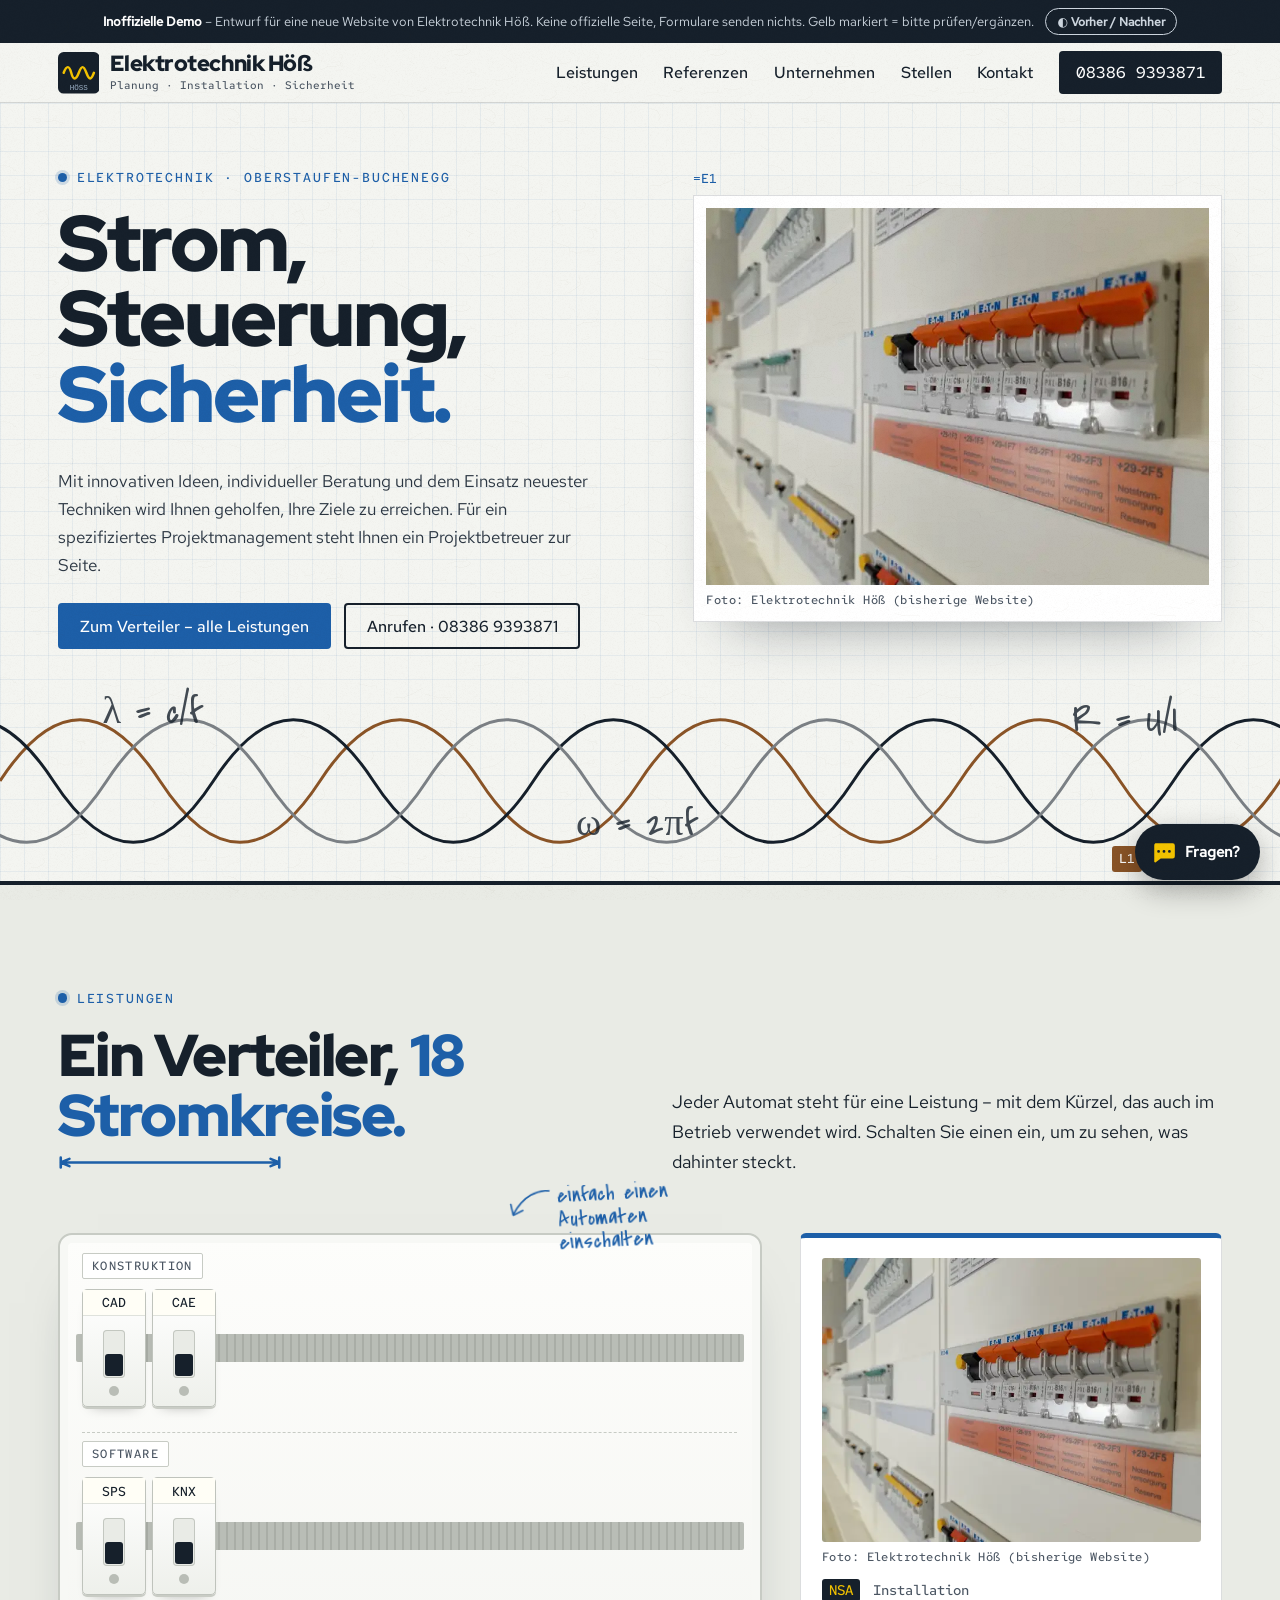
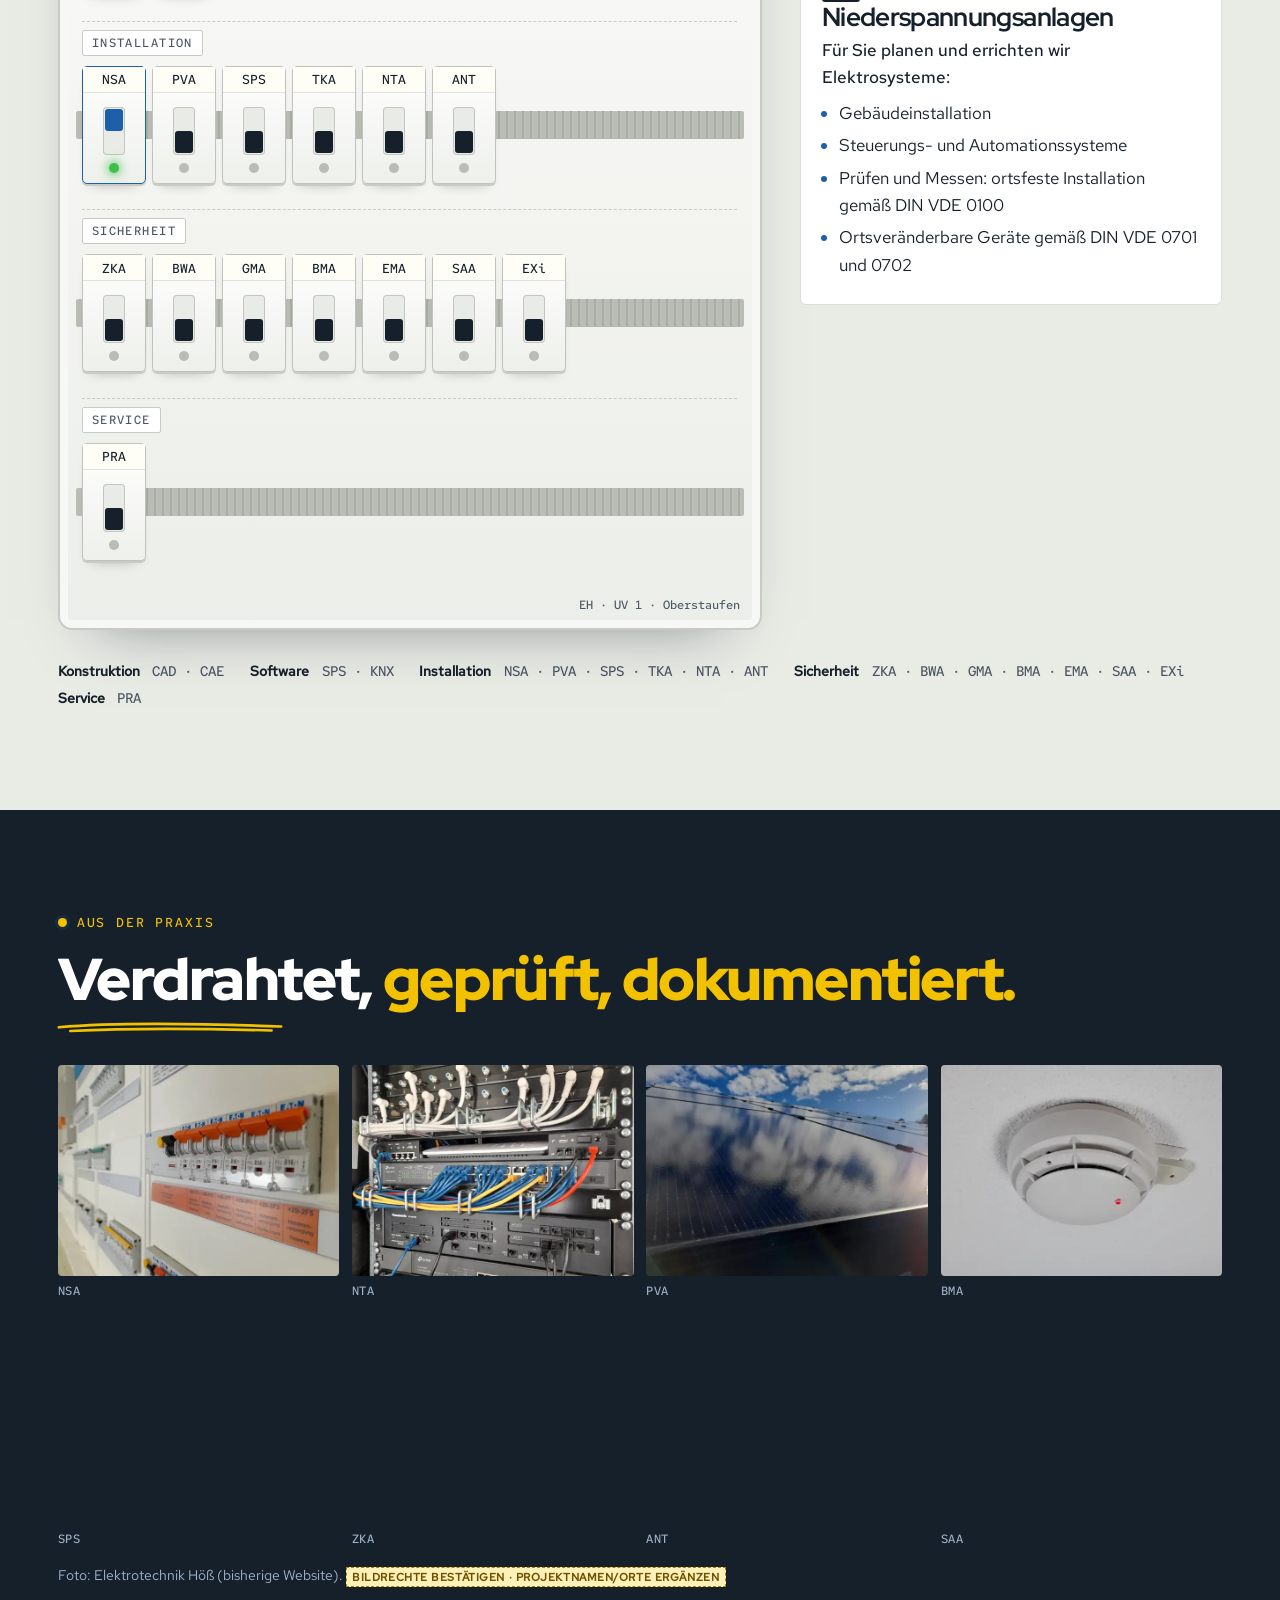
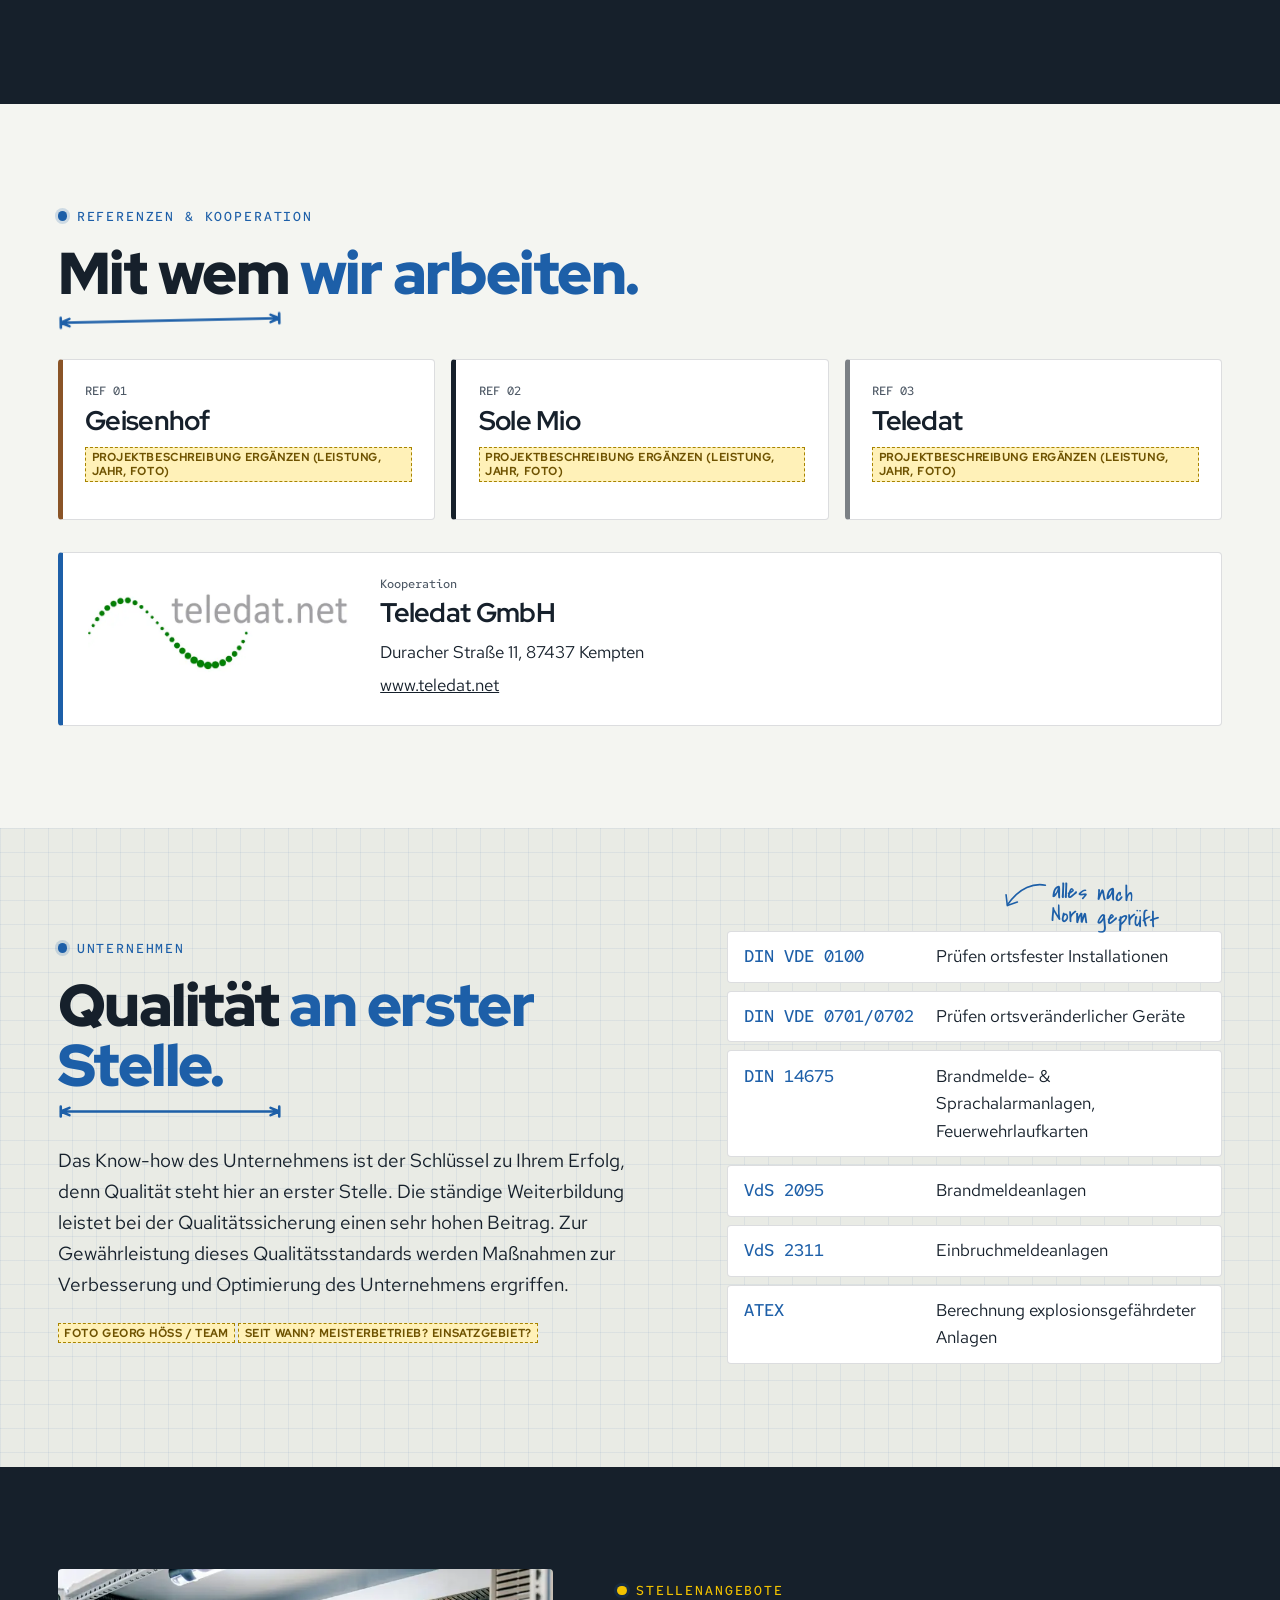
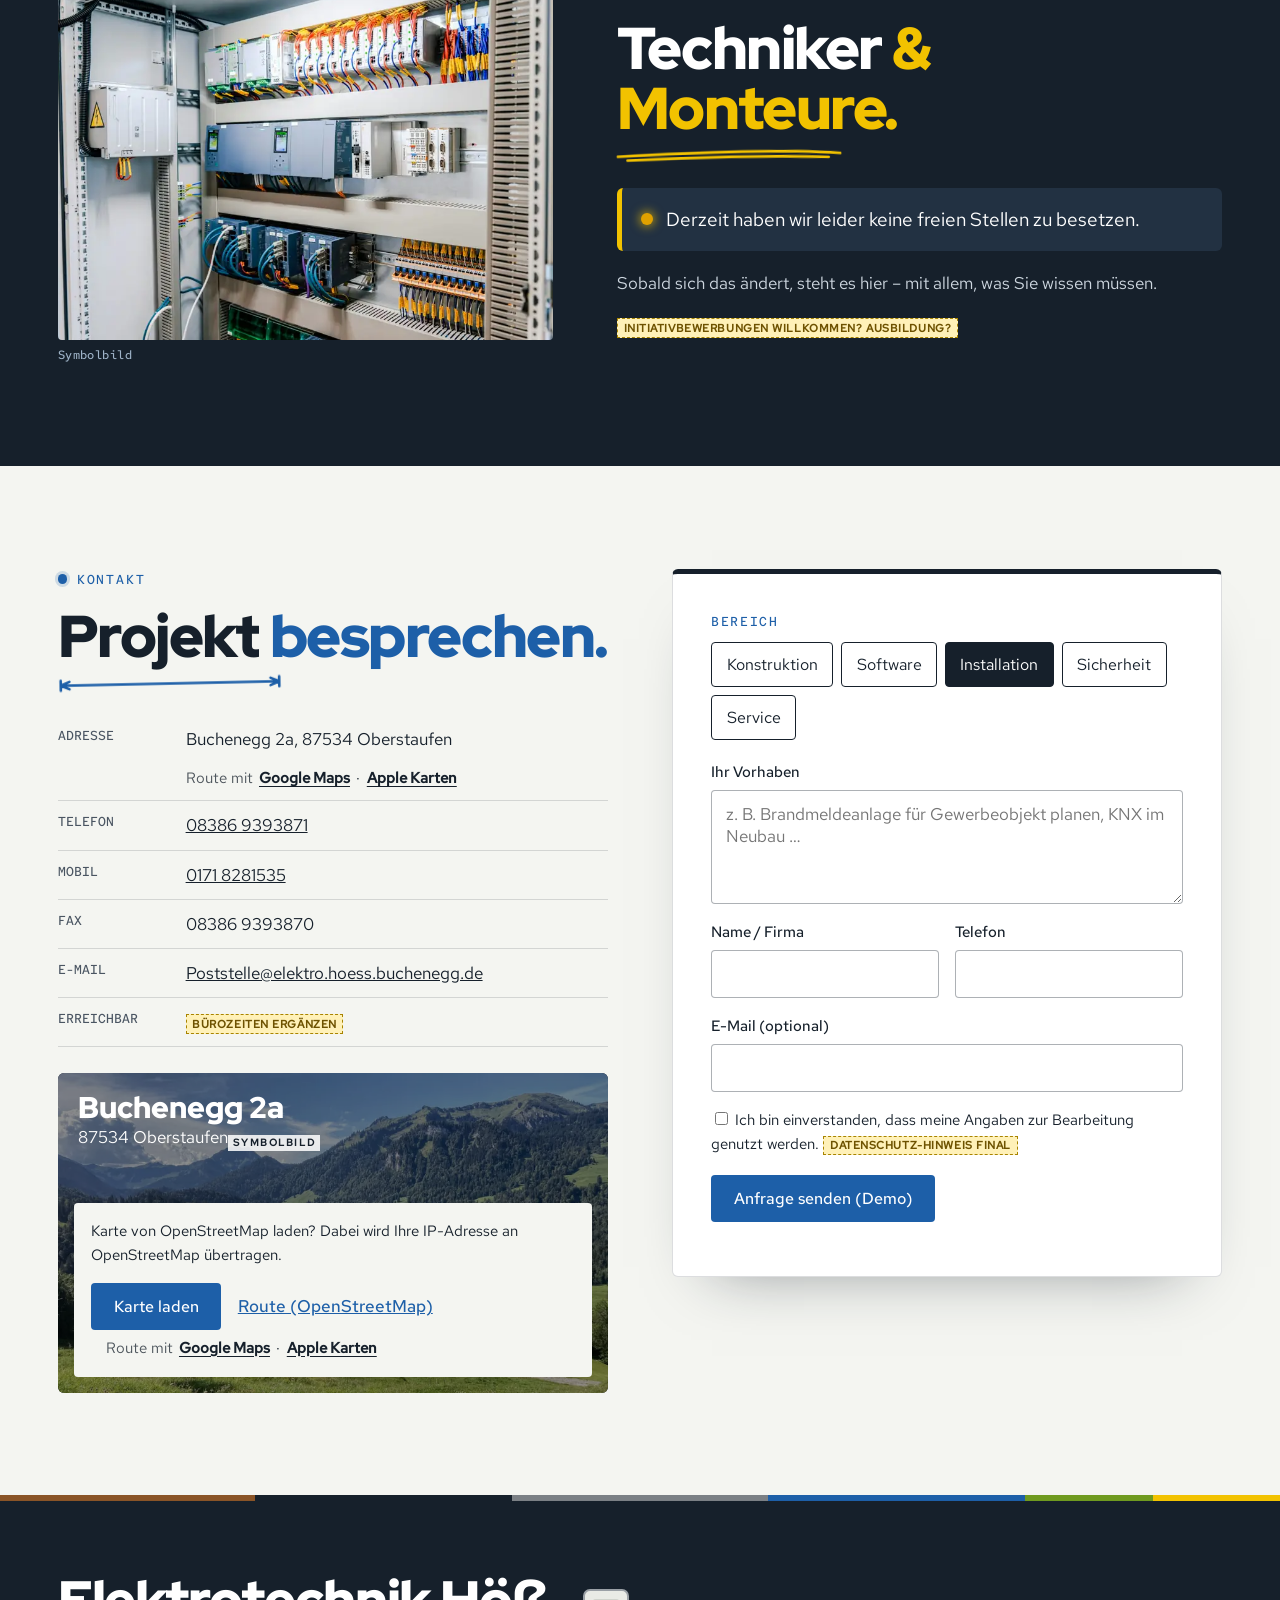
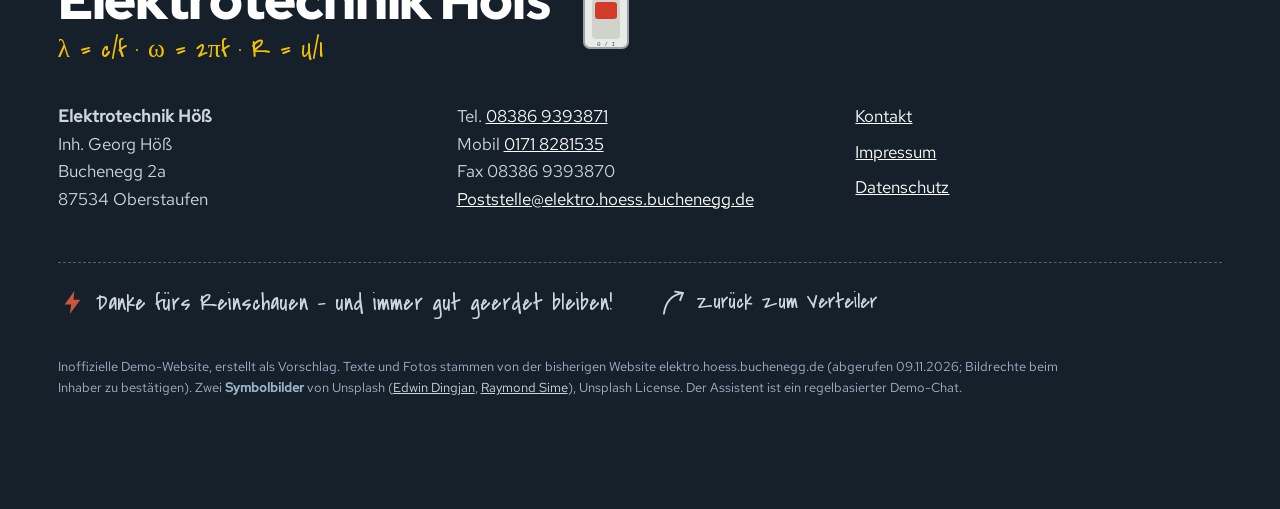
==== index.html @ 4d17c8bc "Demo-Vorschau" ====
<!doctype html>
<html lang="de">
<head>
<meta charset="utf-8">
<meta name="viewport" content="width=device-width, initial-scale=1">
<title>Elektrotechnik Höß – Elektroplanung, Installation &amp; Sicherheitstechnik in Oberstaufen (Demo)</title>
<meta name="description" content="Elektrotechnik Höß, Buchenegg 2a, Oberstaufen: Konstruktion (CAD/CAE), SPS &amp; KNX, Elektroinstallation, Photovoltaik, Netzwerk, Brand- und Einbruchmeldeanlagen, Patientenruf.">
<meta name="robots" content="noindex, nofollow">
<link rel="icon" href="img/favicon.svg" type="image/svg+xml">
<link rel="alternate icon" href="img/favicon.png">
<link rel="preload" href="fonts/red-hat-display-latin-900-normal.woff2" as="font" type="font/woff2" crossorigin>
<!--plus--><link rel="preload" href="fonts/red-hat-text-latin-400-normal.woff2" as="font" type="font/woff2" crossorigin><!--/plus-->
<link rel="stylesheet" href="css/bundle.css">
<link rel="stylesheet" href="chatbot/chatbot.css" media="print" onload="this.media='all'"><noscript><link rel="stylesheet" href="chatbot/chatbot.css"></noscript>
<!--liebe--><!--/liebe-->

<script>document.documentElement.classList.add('js')</script>
<script>try{if(!matchMedia('(prefers-reduced-motion: reduce)').matches&&!sessionStorage.getItem('demo-intro'))document.documentElement.classList.add('intro-on')}catch(e){}</script>
<script type="application/ld+json">{"@context":"https://schema.org","@type":"Electrician","name":"Elektrotechnik Höß","founder":"Georg Höß","description":"Elektrotechnik: Konstruktion (CAD/CAE), Software (SPS, KNX), Installation (Niederspannung, Photovoltaik, TK, Netzwerk, Antennen), Sicherheitstechnik (BMA, EMA, ZKA, SAA) und Service","address":{"@type":"PostalAddress","streetAddress":"Buchenegg 2a","postalCode":"87534","addressLocality":"Oberstaufen","addressCountry":"DE"},"telephone":"+49 8386 9393871","faxNumber":"+49 8386 9393870","email":"Poststelle@elektro.hoess.buchenegg.de","geo":{"@type":"GeoCoordinates","latitude":47.537392,"longitude":10.0424449}}</script>
<!--plus--><meta property="og:type" content="website"><meta property="og:locale" content="de_DE"><meta property="og:site_name" content="Elektrotechnik Höß"><meta property="og:title" content="Elektrotechnik Höß – Elektroplanung, Installation &amp; Sicherheitstechnik in Oberstaufen (Demo)"><meta property="og:description" content="Elektrotechnik Höß, Buchenegg 2a, Oberstaufen: Konstruktion (CAD/CAE), SPS &amp; KNX, Elektroinstallation, Photovoltaik, Netzwerk, Brand- und Einbruchmeldeanlagen, Patientenruf."><meta property="og:url" content="https://ni1303.github.io/demo-elektrotechnik-hoess/"><meta property="og:image" content="https://ni1303.github.io/demo-elektrotechnik-hoess/img/og.jpg"><meta property="og:image:width" content="1200"><meta property="og:image:height" content="630"><meta property="og:image:alt" content="Elektrotechnik Höß – Elektroplanung, Installation und Sicherheitstechnik in Oberstaufen (Demo-Entwurf)"><meta name="twitter:card" content="summary_large_image"><link rel="apple-touch-icon" href="img/apple-touch-icon.png"><meta name="theme-color" content="#16202b"><link rel="stylesheet" href="css/plus.css" media="print" onload="this.media='all'"><noscript></noscript><!--/plus-->
<!--plus--><style>.pl-vn-btn{margin-left:.7rem;padding:.25rem .7rem;border:1px solid currentColor;border-radius:999px;background:transparent;color:inherit;font:inherit;font-size:.92em;font-weight:600;cursor:pointer;white-space:nowrap}</style><!--/plus-->
</head>
<body id="top" data-fx data-cursor>
<div class="intro" data-intro="1400" role="presentation">
  <div class="intro-in"><div class="i-switch" aria-hidden="true"><span></span></div><p class="intro-name">Elektrotechnik Höß</p><p class="intro-sub">Strom an.</p></div>
  <button class="intro-skip" type="button">Überspringen</button>
</div>
<div class="phase-ind" data-chapter-ind aria-hidden="true"><span class="pi-led"></span><span class="pi-no mono" data-ch-no>L1</span><span class="pi-l" data-ch-label>Leistungen</span></div>
<div class="demo-banner" role="note"><strong>Inoffizielle Demo</strong> – Entwurf für eine neue Website von Elektrotechnik Höß. Keine offizielle Seite, Formulare senden nichts. Gelb markiert = bitte prüfen/ergänzen.<!--plus--><button type="button" class="pl-vn-btn" aria-haspopup="dialog"><span aria-hidden="true">◐</span> Vorher / Nachher</button><!--/plus--></div>
<header class="site-header">
  <a class="brand" href="index.html#top"><svg class="logo-mark" viewBox="0 0 44 44" aria-hidden="true"><rect width="44" height="44" rx="6" fill="#16202b"/><path d="M6 22c3-8 6-8 8 0s5 8 8 0 5-8 8 0 5 8 8 0" fill="none" stroke="#f2c200" stroke-width="2.6" stroke-linecap="round"/><text x="22" y="40" text-anchor="middle" font-family="monospace" font-size="8" fill="#9fb3c8">HÖSS</text></svg><span class="brand-t"><b>Elektrotechnik Höß</b><small>Planung · Installation · Sicherheit</small></span></a>
  <nav class="nav" aria-label="Hauptnavigation">
    <button class="nav-toggle" aria-expanded="false" aria-controls="nav-list"><span class="sr-only">Menü</span><span></span><span></span><span></span></button>
    <ul id="nav-list">
      <li><a href="index.html#leistungen">Leistungen</a></li><li><a href="index.html#referenzen">Referenzen</a></li><li><a href="index.html#unternehmen">Unternehmen</a></li><li><a href="index.html#stellen">Stellen</a></li><li><a href="index.html#kontakt">Kontakt</a></li>
      <li class="nav-tel"><a href="tel:+4983869393871">08386 9393871</a></li>
    </ul>
  </nav>
</header>
<main>
<section class="hero" data-hero data-chapter="Start" data-ch-no="00">
  <div class="wrap hero-grid">
    <div class="hero-text">
      <p class="kicker mono">Elektrotechnik · Oberstaufen-Buchenegg</p>
      <h1 data-split>Strom, Steuerung, <em>Sicherheit.</em></h1>
      <p class="lead">Mit innovativen Ideen, individueller Beratung und dem Einsatz neuester Techniken wird Ihnen geholfen, Ihre Ziele zu erreichen. Für ein spezifiziertes Projektmanagement steht Ihnen ein Projektbetreuer zur Seite.</p>
      <div class="hero-cta">
        <a class="btn magnetic" href="#leistungen">Zum Verteiler – alle Leistungen</a>
        <a class="btn btn-line" href="tel:+4983869393871">Anrufen · 08386 9393871</a>
      </div>
    </div>
    <figure class="hero-photo" data-clip style="--clip-bg:#f4f5f1"><img src="img/installation-nsa-800.webp" srcset="img/installation-nsa-800.webp 640w, img/installation-nsa.webp 1000w" sizes="(min-width:900px) 44vw, 92vw" alt="Unterverteilung mit Sicherungsautomaten" width="1000" height="750" fetchpriority="high" decoding="async"><figcaption>Foto: Elektrotechnik Höß (bisherige Website)</figcaption></figure>
  </div>
  <div class="wave-wrap"><svg class="waves" viewBox="0 0 1200 220" preserveAspectRatio="none" aria-hidden="true">
  <g class="wv wv1"><path d="M0 110 C 50 20 100 20 150 110 S 250 200 300 110 S 400 20 450 110 S 550 200 600 110 S 700 20 750 110 S 850 200 900 110 S 1000 20 1050 110 S 1150 200 1200 110 S 1300 20 1350 110 S 1450 200 1500 110 S 1600 20 1650 110 S 1750 200 1800 110"/></g>
  <g class="wv wv2"><path d="M0 110 C 50 20 100 20 150 110 S 250 200 300 110 S 400 20 450 110 S 550 200 600 110 S 700 20 750 110 S 850 200 900 110 S 1000 20 1050 110 S 1150 200 1200 110 S 1300 20 1350 110 S 1450 200 1500 110 S 1600 20 1650 110 S 1750 200 1800 110"/></g>
  <g class="wv wv3"><path d="M0 110 C 50 20 100 20 150 110 S 250 200 300 110 S 400 20 450 110 S 550 200 600 110 S 700 20 750 110 S 850 200 900 110 S 1000 20 1050 110 S 1150 200 1200 110 S 1300 20 1350 110 S 1450 200 1500 110 S 1600 20 1650 110 S 1750 200 1800 110"/></g>
</svg><span class="f f1">λ = c/f</span><span class="f f2">ω = 2πf</span><span class="f f3">R = U/I</span><span class="phases mono"><i class="l1">L1</i><i class="l2">L2</i><i class="l3">L3</i></span></div>
</section>

<section id="leistungen" class="leistungen" data-chapter="Leistungen" data-ch-no="L1">
  <div class="wrap">
    <div class="l-head">
      <div><p class="kicker mono">Leistungen</p>
      <h2 data-split>Ein Verteiler, <em>18 Stromkreise.</em></h2></div>
      <p class="intro-p">Jeder Automat steht für eine Leistung – mit dem Kürzel, das auch im Betrieb verwendet wird. Schalten Sie einen ein, um zu sehen, was dahinter steckt.</p>
    </div>
    <div class="board">
      <div class="verteiler" role="group" aria-label="Leistungen als Sicherungsautomaten">
      <div class="rail" data-g="konstruktion">
        <p class="strip"><span>Konstruktion</span></p>
        <div class="brks"><button type="button" class="brk" data-brk="konstruktion-cad" aria-pressed="false" aria-controls="brk-panel"><span class="b-code">CAD</span><span class="b-body"><span class="b-lever" aria-hidden="true"></span><span class="b-led" aria-hidden="true"></span></span><span class="sr-only">Computer-Aided Design – Details anzeigen</span></button><button type="button" class="brk" data-brk="konstruktion-cae" aria-pressed="false" aria-controls="brk-panel"><span class="b-code">CAE</span><span class="b-body"><span class="b-lever" aria-hidden="true"></span><span class="b-led" aria-hidden="true"></span></span><span class="sr-only">Computer-Aided Engineering – Details anzeigen</span></button></div>
      </div>
      <div class="rail" data-g="software">
        <p class="strip"><span>Software</span></p>
        <div class="brks"><button type="button" class="brk" data-brk="software-sps" aria-pressed="false" aria-controls="brk-panel"><span class="b-code">SPS</span><span class="b-body"><span class="b-lever" aria-hidden="true"></span><span class="b-led" aria-hidden="true"></span></span><span class="sr-only">Speicherprogrammierbare Steuerungen – Details anzeigen</span></button><button type="button" class="brk" data-brk="software-knx" aria-pressed="false" aria-controls="brk-panel"><span class="b-code">KNX</span><span class="b-body"><span class="b-lever" aria-hidden="true"></span><span class="b-led" aria-hidden="true"></span></span><span class="sr-only">Bus-System KNX – Details anzeigen</span></button></div>
      </div>
      <div class="rail" data-g="installation">
        <p class="strip"><span>Installation</span></p>
        <div class="brks"><button type="button" class="brk on" data-brk="installation-nsa" aria-pressed="true" aria-controls="brk-panel"><span class="b-code">NSA</span><span class="b-body"><span class="b-lever" aria-hidden="true"></span><span class="b-led" aria-hidden="true"></span></span><span class="sr-only">Niederspannungsanlagen – Details anzeigen</span></button><button type="button" class="brk" data-brk="installation-pva" aria-pressed="false" aria-controls="brk-panel"><span class="b-code">PVA</span><span class="b-body"><span class="b-lever" aria-hidden="true"></span><span class="b-led" aria-hidden="true"></span></span><span class="sr-only">Photovoltaik-Anlagen – Details anzeigen</span></button><button type="button" class="brk" data-brk="installation-sps" aria-pressed="false" aria-controls="brk-panel"><span class="b-code">SPS</span><span class="b-body"><span class="b-lever" aria-hidden="true"></span><span class="b-led" aria-hidden="true"></span></span><span class="sr-only">Steuerungs- &amp; Automatisierungsanlagen – Details anzeigen</span></button><button type="button" class="brk" data-brk="installation-tka" aria-pressed="false" aria-controls="brk-panel"><span class="b-code">TKA</span><span class="b-body"><span class="b-lever" aria-hidden="true"></span><span class="b-led" aria-hidden="true"></span></span><span class="sr-only">Kommunikationsanlagen – Details anzeigen</span></button><button type="button" class="brk" data-brk="installation-nta" aria-pressed="false" aria-controls="brk-panel"><span class="b-code">NTA</span><span class="b-body"><span class="b-lever" aria-hidden="true"></span><span class="b-led" aria-hidden="true"></span></span><span class="sr-only">Netzwerkanlagen – Details anzeigen</span></button><button type="button" class="brk" data-brk="installation-ant" aria-pressed="false" aria-controls="brk-panel"><span class="b-code">ANT</span><span class="b-body"><span class="b-lever" aria-hidden="true"></span><span class="b-led" aria-hidden="true"></span></span><span class="sr-only">Antennenanlagen – Details anzeigen</span></button></div>
      </div>
      <div class="rail" data-g="sicherheit">
        <p class="strip"><span>Sicherheit</span></p>
        <div class="brks"><button type="button" class="brk" data-brk="sicherheit-zka" aria-pressed="false" aria-controls="brk-panel"><span class="b-code">ZKA</span><span class="b-body"><span class="b-lever" aria-hidden="true"></span><span class="b-led" aria-hidden="true"></span></span><span class="sr-only">Zutrittskontrollanlagen – Details anzeigen</span></button><button type="button" class="brk" data-brk="sicherheit-bwa" aria-pressed="false" aria-controls="brk-panel"><span class="b-code">BWA</span><span class="b-body"><span class="b-lever" aria-hidden="true"></span><span class="b-led" aria-hidden="true"></span></span><span class="sr-only">Brandwarnanlagen – Details anzeigen</span></button><button type="button" class="brk" data-brk="sicherheit-gma" aria-pressed="false" aria-controls="brk-panel"><span class="b-code">GMA</span><span class="b-body"><span class="b-lever" aria-hidden="true"></span><span class="b-led" aria-hidden="true"></span></span><span class="sr-only">Gefahrenmeldeanlagen – Details anzeigen</span></button><button type="button" class="brk" data-brk="sicherheit-bma" aria-pressed="false" aria-controls="brk-panel"><span class="b-code">BMA</span><span class="b-body"><span class="b-lever" aria-hidden="true"></span><span class="b-led" aria-hidden="true"></span></span><span class="sr-only">Brandmeldeanlagen – Details anzeigen</span></button><button type="button" class="brk" data-brk="sicherheit-ema" aria-pressed="false" aria-controls="brk-panel"><span class="b-code">EMA</span><span class="b-body"><span class="b-lever" aria-hidden="true"></span><span class="b-led" aria-hidden="true"></span></span><span class="sr-only">Einbruchmeldeanlagen – Details anzeigen</span></button><button type="button" class="brk" data-brk="sicherheit-saa" aria-pressed="false" aria-controls="brk-panel"><span class="b-code">SAA</span><span class="b-body"><span class="b-lever" aria-hidden="true"></span><span class="b-led" aria-hidden="true"></span></span><span class="sr-only">Sprachalarmierungs- &amp; Lautsprecheranlagen (SAA/ELA) – Details anzeigen</span></button><button type="button" class="brk" data-brk="sicherheit-exi" aria-pressed="false" aria-controls="brk-panel"><span class="b-code">EXi</span><span class="b-body"><span class="b-lever" aria-hidden="true"></span><span class="b-led" aria-hidden="true"></span></span><span class="sr-only">Explosionsgefährdete Anlagen (EXi &amp; ATEX) – Details anzeigen</span></button></div>
      </div>
      <div class="rail" data-g="service">
        <p class="strip"><span>Service</span></p>
        <div class="brks"><button type="button" class="brk" data-brk="service-pra" aria-pressed="false" aria-controls="brk-panel"><span class="b-code">PRA</span><span class="b-body"><span class="b-lever" aria-hidden="true"></span><span class="b-led" aria-hidden="true"></span></span><span class="sr-only">Patientenrufanlagen – Details anzeigen</span></button></div>
      </div>
        <p class="v-plate mono">EH · UV 1 · Oberstaufen</p>
      </div>
      <div class="panel" id="brk-panel" aria-live="polite" data-panel><figure class="p-img"><img src="img/installation-nsa-800.webp" srcset="img/installation-nsa-800.webp 640w, img/installation-nsa.webp 1000w" sizes="(min-width:1100px) 30vw, 92vw" alt="Unterverteilung mit Sicherungsautomaten" width="1000" height="750" loading="lazy" decoding="async"><figcaption>Foto: Elektrotechnik Höß (bisherige Website)</figcaption></figure><p class="p-kick"><span class="p-code">NSA</span> Installation</p><h3>Niederspannungsanlagen</h3><p class="p-verb">Für Sie planen und errichten wir Elektrosysteme:</p><ul class="p-list"><li>Gebäudeinstallation</li><li>Steuerungs- und Automationssysteme</li><li>Prüfen und Messen: ortsfeste Installation gemäß DIN VDE 0100</li><li>Ortsveränderbare Geräte gemäß DIN VDE 0701 und 0702</li></ul></div>
    </div>
    <ul class="overview"><li><b>Konstruktion</b> CAD · CAE</li><li><b>Software</b> SPS · KNX</li><li><b>Installation</b> NSA · PVA · SPS · TKA · NTA · ANT</li><li><b>Sicherheit</b> ZKA · BWA · GMA · BMA · EMA · SAA · EXi</li><li><b>Service</b> PRA</li></ul>
  </div>
  <script type="application/json" id="brk-data">{"konstruktion-cad": {"html": "<figure class=\"p-img\"><img src=\"img/konstruktion-cad-800.webp\" srcset=\"img/konstruktion-cad-800.webp 640w, img/konstruktion-cad.webp 1000w\" sizes=\"(min-width:1100px) 30vw, 92vw\" alt=\"CAD-Grundriss mit Symbolen für technische Planung\" width=\"1000\" height=\"750\" loading=\"lazy\" decoding=\"async\"><figcaption>Foto: Elektrotechnik Höß (bisherige Website)<\/figcaption><\/figure><p class=\"p-kick\"><span class=\"p-code\">CAD<\/span> Konstruktion<\/p><h3>Computer-Aided Design<\/h3><p class=\"p-verb\">Für Sie erstellen wir Konstruktionen:<\/p><ul class=\"p-list\"><li>Grundrisse für technische Planungen<\/li><li>Detailzeichnungen für Geräte und Systeme<\/li><li>Pläne und Unterlagen für Sicherheitssysteme<\/li><li>Feuerwehrlaufkarten nach DIN 14675 und TAB<\/li><\/ul>"}, "konstruktion-cae": {"html": "<figure class=\"p-img\"><img src=\"img/konstruktion-cae-800.webp\" srcset=\"img/konstruktion-cae-800.webp 640w, img/konstruktion-cae.webp 1000w\" sizes=\"(min-width:1100px) 30vw, 92vw\" alt=\"CAE-Schaltplan am Bildschirm\" width=\"1000\" height=\"750\" loading=\"lazy\" decoding=\"async\"><figcaption>Foto: Elektrotechnik Höß (bisherige Website)<\/figcaption><\/figure><p class=\"p-kick\"><span class=\"p-code\">CAE<\/span> Konstruktion<\/p><h3>Computer-Aided Engineering<\/h3><p class=\"p-verb\">Für Sie erstellen wir Schaltpläne bis 1000 VAC und 1200 A:<\/p><ul class=\"p-list\"><li>Verteilungen der Elektroinstallation<\/li><li>Schaltschränke zur Regelung und Steuerung<\/li><li>Definition von Leitungen, Geräten und Verlegearten<\/li><li>Automationssysteme<\/li><\/ul>"}, "software-sps": {"html": "<figure class=\"p-img\"><img src=\"img/software-sps-800.webp\" srcset=\"img/software-sps-800.webp 640w, img/software-sps.webp 1000w\" sizes=\"(min-width:1100px) 30vw, 92vw\" alt=\"SPS-Programmierung am Bildschirm\" width=\"1000\" height=\"750\" loading=\"lazy\" decoding=\"async\"><figcaption>Foto: Elektrotechnik Höß (bisherige Website)<\/figcaption><\/figure><p class=\"p-kick\"><span class=\"p-code\">SPS<\/span> Software<\/p><h3>Speicherprogrammierbare Steuerungen<\/h3><p class=\"p-verb\">Für Sie programmieren wir Steuerungssysteme:<\/p><ul class=\"p-list\"><li>Kleinsteuerungen, wie Siemens Logo!<\/li><li>Modulare Steuerungen, wie Wago per CoDeSys<\/li><\/ul>"}, "software-knx": {"html": "<figure class=\"p-img\"><img src=\"img/software-knx-800.webp\" srcset=\"img/software-knx-800.webp 640w, img/software-knx.webp 1000w\" sizes=\"(min-width:1100px) 30vw, 92vw\" alt=\"KNX-Projektierung in der ETS-Software\" width=\"1000\" height=\"750\" loading=\"lazy\" decoding=\"async\"><figcaption>Foto: Elektrotechnik Höß (bisherige Website)<\/figcaption><\/figure><p class=\"p-kick\"><span class=\"p-code\">KNX<\/span> Software<\/p><h3>Bus-System KNX<\/h3><p class=\"p-verb\">Für Sie programmieren wir Bussysteme:<\/p><ul class=\"p-list\"><li>Gebäudesysteme, wie KNX<\/li><\/ul>"}, "installation-nsa": {"html": "<figure class=\"p-img\"><img src=\"img/installation-nsa-800.webp\" srcset=\"img/installation-nsa-800.webp 640w, img/installation-nsa.webp 1000w\" sizes=\"(min-width:1100px) 30vw, 92vw\" alt=\"Unterverteilung mit Sicherungsautomaten\" width=\"1000\" height=\"750\" loading=\"lazy\" decoding=\"async\"><figcaption>Foto: Elektrotechnik Höß (bisherige Website)<\/figcaption><\/figure><p class=\"p-kick\"><span class=\"p-code\">NSA<\/span> Installation<\/p><h3>Niederspannungsanlagen<\/h3><p class=\"p-verb\">Für Sie planen und errichten wir Elektrosysteme:<\/p><ul class=\"p-list\"><li>Gebäudeinstallation<\/li><li>Steuerungs- und Automationssysteme<\/li><li>Prüfen und Messen: ortsfeste Installation gemäß DIN VDE 0100<\/li><li>Ortsveränderbare Geräte gemäß DIN VDE 0701 und 0702<\/li><\/ul>"}, "installation-pva": {"html": "<figure class=\"p-img\"><img src=\"img/installation-pva-800.webp\" srcset=\"img/installation-pva-800.webp 640w, img/installation-pva.webp 1000w\" sizes=\"(min-width:1100px) 30vw, 92vw\" alt=\"Photovoltaik-Module vor blauem Himmel\" width=\"1000\" height=\"750\" loading=\"lazy\" decoding=\"async\"><figcaption>Foto: Elektrotechnik Höß (bisherige Website)<\/figcaption><\/figure><p class=\"p-kick\"><span class=\"p-code\">PVA<\/span> Installation<\/p><h3>Photovoltaik-Anlagen<\/h3><p class=\"p-verb\">Für Sie planen und errichten wir Elektrosysteme:<\/p><ul class=\"p-list\"><li>Photovoltaiksysteme<\/li><\/ul>"}, "installation-sps": {"html": "<figure class=\"p-img\"><img src=\"img/installation-sps-800.webp\" srcset=\"img/installation-sps-800.webp 640w, img/installation-sps.webp 1000w\" sizes=\"(min-width:1100px) 30vw, 92vw\" alt=\"Schaltschrank mit Reihenklemmen und Verdrahtung\" width=\"1000\" height=\"750\" loading=\"lazy\" decoding=\"async\"><figcaption>Foto: Elektrotechnik Höß (bisherige Website)<\/figcaption><\/figure><p class=\"p-kick\"><span class=\"p-code\">SPS<\/span> Installation<\/p><h3>Steuerungs- &amp; Automatisierungsanlagen<\/h3><p class=\"p-verb\">Für Sie planen und errichten wir Steuerungs- &amp; Automatisierungssysteme:<\/p><ul class=\"p-list\"><li>Gebäudesteuerung und -regelung<\/li><li>Anlagen<\/li><\/ul>"}, "installation-tka": {"html": "<figure class=\"p-img\"><img src=\"img/installation-tka-800.webp\" srcset=\"img/installation-tka-800.webp 640w, img/installation-tka.webp 1000w\" sizes=\"(min-width:1100px) 30vw, 92vw\" alt=\"Systemtelefon einer TK-Anlage\" width=\"1000\" height=\"750\" loading=\"lazy\" decoding=\"async\"><figcaption>Foto: Elektrotechnik Höß (bisherige Website)<\/figcaption><\/figure><p class=\"p-kick\"><span class=\"p-code\">TKA<\/span> Installation<\/p><h3>Kommunikationsanlagen<\/h3><p class=\"p-verb\">Für Sie planen und errichten wir Telekommunikationssysteme:<\/p><ul class=\"p-list\"><li>TK-Anlagen von Panasonic<\/li><li>TK-Anlagen von Agfeo<\/li><li>TK-Anlagen von Auerswald<\/li><\/ul>"}, "installation-nta": {"html": "<figure class=\"p-img\"><img src=\"img/installation-nta-800.webp\" srcset=\"img/installation-nta-800.webp 640w, img/installation-nta.webp 1000w\" sizes=\"(min-width:1100px) 30vw, 92vw\" alt=\"Serverschrank mit Patchfeld und Netzwerkkabeln\" width=\"1000\" height=\"750\" loading=\"lazy\" decoding=\"async\"><figcaption>Foto: Elektrotechnik Höß (bisherige Website)<\/figcaption><\/figure><p class=\"p-kick\"><span class=\"p-code\">NTA<\/span> Installation<\/p><h3>Netzwerkanlagen<\/h3><p class=\"p-verb\">Für Sie planen und errichten wir Netzwerksysteme:<\/p><ul class=\"p-list\"><li>Netzwerkinstallationen<\/li><li>Serverschränke<\/li><li>Router und Switches<\/li><\/ul>"}, "installation-ant": {"html": "<figure class=\"p-img\"><img src=\"img/installation-ant-800.webp\" srcset=\"img/installation-ant-800.webp 640w, img/installation-ant.webp 1000w\" sizes=\"(min-width:1100px) 30vw, 92vw\" alt=\"Satellitenschüssel am Dach\" width=\"1000\" height=\"750\" loading=\"lazy\" decoding=\"async\"><figcaption>Foto: Elektrotechnik Höß (bisherige Website)<\/figcaption><\/figure><p class=\"p-kick\"><span class=\"p-code\">ANT<\/span> Installation<\/p><h3>Antennenanlagen<\/h3><p class=\"p-verb\">Für Sie planen und errichten wir Antennensysteme:<\/p><ul class=\"p-list\"><li>Terrestrischer Empfang<\/li><li>Satelliten-Empfang, auch von mehreren Satelliten<\/li><li>Breitband-Empfang<\/li><\/ul>"}, "sicherheit-zka": {"html": "<figure class=\"p-img\"><img src=\"img/sicherheit-zka-800.webp\" srcset=\"img/sicherheit-zka-800.webp 640w, img/sicherheit-zka.webp 1000w\" sizes=\"(min-width:1100px) 30vw, 92vw\" alt=\"Zutrittskontrolle mit Tastenfeld und Leser\" width=\"1000\" height=\"750\" loading=\"lazy\" decoding=\"async\"><figcaption>Foto: Elektrotechnik Höß (bisherige Website)<\/figcaption><\/figure><p class=\"p-kick\"><span class=\"p-code\">ZKA<\/span> Sicherheit<\/p><h3>Zutrittskontrollanlagen<\/h3><p class=\"p-verb\">Für Sie planen und errichten wir Zutrittssysteme:<\/p><ul class=\"p-list\"><li>Systeme von Telenot<\/li><li>Systeme von Jacky<\/li><\/ul>"}, "sicherheit-bwa": {"html": "<figure class=\"p-img\"><img src=\"img/sicherheit-rwa-800.webp\" srcset=\"img/sicherheit-rwa-800.webp 640w, img/sicherheit-rwa.webp 1000w\" sizes=\"(min-width:1100px) 30vw, 92vw\" alt=\"Rauchwarnmelder an der Decke\" width=\"1000\" height=\"750\" loading=\"lazy\" decoding=\"async\"><figcaption>Foto: Elektrotechnik Höß (bisherige Website)<\/figcaption><\/figure><p class=\"p-kick\"><span class=\"p-code\">BWA<\/span> Sicherheit<\/p><h3>Brandwarnanlagen<\/h3><p class=\"p-verb\">Für Sie planen und errichten wir Rauchwarnsysteme:<\/p><ul class=\"p-list\"><li>Systeme von Hekatron<\/li><\/ul>"}, "sicherheit-gma": {"html": "<figure class=\"p-img\"><img src=\"img/sicherheit-gma-800.webp\" srcset=\"img/sicherheit-gma-800.webp 640w, img/sicherheit-gma.webp 1000w\" sizes=\"(min-width:1100px) 30vw, 92vw\" alt=\"Platine einer Gefahrenmeldezentrale\" width=\"1000\" height=\"750\" loading=\"lazy\" decoding=\"async\"><figcaption>Foto: Elektrotechnik Höß (bisherige Website)<\/figcaption><\/figure><p class=\"p-kick\"><span class=\"p-code\">GMA<\/span> Sicherheit<\/p><h3>Gefahrenmeldeanlagen<\/h3><p class=\"p-verb\">Für Sie planen und errichten wir Gefahrenmeldesysteme:<\/p><ul class=\"p-list\"><li>Systeme von Telenot<\/li><\/ul>"}, "sicherheit-bma": {"html": "<figure class=\"p-img\"><img src=\"img/sicherheit-bma-800.webp\" srcset=\"img/sicherheit-bma-800.webp 640w, img/sicherheit-bma.webp 1000w\" sizes=\"(min-width:1100px) 30vw, 92vw\" alt=\"Brandmelder an der Decke\" width=\"1000\" height=\"750\" loading=\"lazy\" decoding=\"async\"><figcaption>Foto: Elektrotechnik Höß (bisherige Website)<\/figcaption><\/figure><p class=\"p-kick\"><span class=\"p-code\">BMA<\/span> Sicherheit<\/p><h3>Brandmeldeanlagen<\/h3><p class=\"p-verb\">Für Sie planen wir Brandmeldesysteme:<\/p><ul class=\"p-list\"><li>Montageplanung auf Basis des Brandschutzkonzeptes oder Vorgaben<\/li><li>Abstimmung aller ausführungsrelevanten Informationen<\/li><li>Erstellung der Feuerwehrlaufkarten nach DIN 14675 und TAB<\/li><li>Geprüft gemäß DIN 14675 und VdS 2095<\/li><\/ul>"}, "sicherheit-ema": {"html": "<figure class=\"p-img\"><img src=\"img/sicherheit-ema-800.webp\" srcset=\"img/sicherheit-ema-800.webp 640w, img/sicherheit-ema.webp 1000w\" sizes=\"(min-width:1100px) 30vw, 92vw\" alt=\"Bewegungsmelder einer Einbruchmeldeanlage\" width=\"1000\" height=\"750\" loading=\"lazy\" decoding=\"async\"><figcaption>Foto: Elektrotechnik Höß (bisherige Website)<\/figcaption><\/figure><p class=\"p-kick\"><span class=\"p-code\">EMA<\/span> Sicherheit<\/p><h3>Einbruchmeldeanlagen<\/h3><p class=\"p-verb\">Für Sie planen wir Einbruchmeldesysteme:<\/p><ul class=\"p-list\"><li>Montageplanung auf Basis der Versicherungsvorgaben<\/li><li>Abstimmung aller ausführungsrelevanten Informationen<\/li><li>Geprüft gemäß VdS 2311<\/li><\/ul>"}, "sicherheit-saa": {"html": "<figure class=\"p-img\"><img src=\"img/sicherheit-saa-800.webp\" srcset=\"img/sicherheit-saa-800.webp 640w, img/sicherheit-saa.webp 1000w\" sizes=\"(min-width:1100px) 30vw, 92vw\" alt=\"Sprechstelle einer Sprachalarmierungsanlage\" width=\"1000\" height=\"750\" loading=\"lazy\" decoding=\"async\"><figcaption>Foto: Elektrotechnik Höß (bisherige Website)<\/figcaption><\/figure><p class=\"p-kick\"><span class=\"p-code\">SAA<\/span> Sicherheit<\/p><h3>Sprachalarmierungs- &amp; Lautsprecheranlagen (SAA/ELA)<\/h3><p class=\"p-verb\">Für Sie planen wir Sprachalarmierungssysteme:<\/p><ul class=\"p-list\"><li>Montageplanung auf Basis des Brandschutzkonzeptes oder Vorgaben<\/li><li>Abstimmung aller ausführungsrelevanten Informationen<\/li><li>Geprüft gemäß DIN 14675<\/li><\/ul>"}, "sicherheit-exi": {"html": "<figure class=\"p-img\"><img src=\"img/sicherheit-exi-800.webp\" srcset=\"img/sicherheit-exi-800.webp 640w, img/sicherheit-exi.webp 1000w\" sizes=\"(min-width:1100px) 30vw, 92vw\" alt=\"Inhaltsfernanzeiger im Ex-Bereich\" width=\"1000\" height=\"750\" loading=\"lazy\" decoding=\"async\"><figcaption>Foto: Elektrotechnik Höß (bisherige Website)<\/figcaption><\/figure><p class=\"p-kick\"><span class=\"p-code\">EXi<\/span> Sicherheit<\/p><h3>Explosionsgefährdete Anlagen (EXi &amp; ATEX)<\/h3><p class=\"p-verb\">Für Sie planen wir besondere Installationen:<\/p><ul class=\"p-list\"><li>Berechnung von Ex- und ATEX-Installationen<\/li><\/ul>"}, "service-pra": {"html": "<figure class=\"p-img\"><img src=\"img/service-pra-800.webp\" srcset=\"img/service-pra-800.webp 640w, img/service-pra.webp 1000w\" sizes=\"(min-width:1100px) 30vw, 92vw\" alt=\"Patientenruf-Terminal\" width=\"1000\" height=\"750\" loading=\"lazy\" decoding=\"async\"><figcaption>Foto: Elektrotechnik Höß (bisherige Website)<\/figcaption><\/figure><p class=\"p-kick\"><span class=\"p-code\">PRA<\/span> Service<\/p><h3>Patientenrufanlagen<\/h3><p class=\"p-verb\">Für Sie servicieren wir Patientenrufsysteme:<\/p><ul class=\"p-list\"><li>Systeme von Ackermann<\/li><\/ul>"}}</script>
</section>

<section class="arbeit" data-chapter="Aus der Praxis" data-ch-no="L2">
  <div class="wrap">
    <p class="kicker mono k-light">Aus der Praxis</p>
    <h2 data-split>Verdrahtet, <em>geprüft, dokumentiert.</em></h2>
    <div class="gal"><figure class="g-item" data-reveal><a href="img/installation-nsa.webp" data-lightbox="arbeit" data-caption="Unterverteilung mit Sicherungsautomaten – Foto: Elektrotechnik Höß (bisherige Website)" data-cursor-label="Ansehen"><img src="img/installation-nsa-800.webp" srcset="img/installation-nsa-800.webp 640w, img/installation-nsa.webp 1000w" sizes="(min-width:900px) 24vw, 50vw" alt="Unterverteilung mit Sicherungsautomaten" width="1000" height="750" loading="lazy" decoding="async"></a><figcaption><span class="mono">NSA</span></figcaption></figure><figure class="g-item" data-reveal><a href="img/installation-nta.webp" data-lightbox="arbeit" data-caption="Serverschrank mit Patchfeld und Netzwerkkabeln – Foto: Elektrotechnik Höß (bisherige Website)" data-cursor-label="Ansehen"><img src="img/installation-nta-800.webp" srcset="img/installation-nta-800.webp 640w, img/installation-nta.webp 1000w" sizes="(min-width:900px) 24vw, 50vw" alt="Serverschrank mit Patchfeld und Netzwerkkabeln" width="1000" height="750" loading="lazy" decoding="async"></a><figcaption><span class="mono">NTA</span></figcaption></figure><figure class="g-item" data-reveal><a href="img/installation-pva.webp" data-lightbox="arbeit" data-caption="Photovoltaik-Module vor blauem Himmel – Foto: Elektrotechnik Höß (bisherige Website)" data-cursor-label="Ansehen"><img src="img/installation-pva-800.webp" srcset="img/installation-pva-800.webp 640w, img/installation-pva.webp 1000w" sizes="(min-width:900px) 24vw, 50vw" alt="Photovoltaik-Module vor blauem Himmel" width="1000" height="750" loading="lazy" decoding="async"></a><figcaption><span class="mono">PVA</span></figcaption></figure><figure class="g-item" data-reveal><a href="img/sicherheit-bma.webp" data-lightbox="arbeit" data-caption="Brandmelder an der Decke – Foto: Elektrotechnik Höß (bisherige Website)" data-cursor-label="Ansehen"><img src="img/sicherheit-bma-800.webp" srcset="img/sicherheit-bma-800.webp 640w, img/sicherheit-bma.webp 1000w" sizes="(min-width:900px) 24vw, 50vw" alt="Brandmelder an der Decke" width="1000" height="750" loading="lazy" decoding="async"></a><figcaption><span class="mono">BMA</span></figcaption></figure><figure class="g-item" data-reveal><a href="img/installation-sps.webp" data-lightbox="arbeit" data-caption="Schaltschrank mit Reihenklemmen und Verdrahtung – Foto: Elektrotechnik Höß (bisherige Website)" data-cursor-label="Ansehen"><img src="img/installation-sps-800.webp" srcset="img/installation-sps-800.webp 640w, img/installation-sps.webp 1000w" sizes="(min-width:900px) 24vw, 50vw" alt="Schaltschrank mit Reihenklemmen und Verdrahtung" width="1000" height="750" loading="lazy" decoding="async"></a><figcaption><span class="mono">SPS</span></figcaption></figure><figure class="g-item" data-reveal><a href="img/sicherheit-zka.webp" data-lightbox="arbeit" data-caption="Zutrittskontrolle mit Tastenfeld und Leser – Foto: Elektrotechnik Höß (bisherige Website)" data-cursor-label="Ansehen"><img src="img/sicherheit-zka-800.webp" srcset="img/sicherheit-zka-800.webp 640w, img/sicherheit-zka.webp 1000w" sizes="(min-width:900px) 24vw, 50vw" alt="Zutrittskontrolle mit Tastenfeld und Leser" width="1000" height="750" loading="lazy" decoding="async"></a><figcaption><span class="mono">ZKA</span></figcaption></figure><figure class="g-item" data-reveal><a href="img/installation-ant.webp" data-lightbox="arbeit" data-caption="Satellitenschüssel am Dach – Foto: Elektrotechnik Höß (bisherige Website)" data-cursor-label="Ansehen"><img src="img/installation-ant-800.webp" srcset="img/installation-ant-800.webp 640w, img/installation-ant.webp 1000w" sizes="(min-width:900px) 24vw, 50vw" alt="Satellitenschüssel am Dach" width="1000" height="750" loading="lazy" decoding="async"></a><figcaption><span class="mono">ANT</span></figcaption></figure><figure class="g-item" data-reveal><a href="img/sicherheit-saa.webp" data-lightbox="arbeit" data-caption="Sprechstelle einer Sprachalarmierungsanlage – Foto: Elektrotechnik Höß (bisherige Website)" data-cursor-label="Ansehen"><img src="img/sicherheit-saa-800.webp" srcset="img/sicherheit-saa-800.webp 640w, img/sicherheit-saa.webp 1000w" sizes="(min-width:900px) 24vw, 50vw" alt="Sprechstelle einer Sprachalarmierungsanlage" width="1000" height="750" loading="lazy" decoding="async"></a><figcaption><span class="mono">SAA</span></figcaption></figure></div>
    <p class="small">Foto: Elektrotechnik Höß (bisherige Website). <span class="ph">Bildrechte bestätigen · Projektnamen/Orte ergänzen</span></p>
  </div>
</section>

<section id="referenzen" class="referenzen" data-chapter="Referenzen" data-ch-no="L3">
  <div class="wrap">
    <p class="kicker mono">Referenzen &amp; Kooperation</p>
    <h2 data-split>Mit wem <em>wir arbeiten.</em></h2>
    <div class="refs">
      <article class="ref" data-reveal><p class="mono r-no">REF 01</p><h3>Geisenhof</h3><p><span class="ph">Projektbeschreibung ergänzen (Leistung, Jahr, Foto)</span></p></article>
      <article class="ref" data-reveal><p class="mono r-no">REF 02</p><h3>Sole Mio</h3><p><span class="ph">Projektbeschreibung ergänzen (Leistung, Jahr, Foto)</span></p></article>
      <article class="ref" data-reveal><p class="mono r-no">REF 03</p><h3>Teledat</h3><p><span class="ph">Projektbeschreibung ergänzen (Leistung, Jahr, Foto)</span></p></article>
    </div>
    <div class="koop" data-reveal>
      <figure class="k-logo"><img src="img/kooperationen-teledat-800.webp" alt="Logo teledat.net" width="640" height="320" loading="lazy"></figure>
      <div><p class="mono r-no">Kooperation</p><h3>Teledat GmbH</h3><p>Duracher Straße 11, 87437 Kempten</p><p><a href="https://www.teledat.net" rel="noopener" target="_blank">www.teledat.net</a></p></div>
    </div>
  </div>
</section>

<section id="unternehmen" class="unternehmen" data-chapter="Unternehmen" data-ch-no="N">
  <div class="wrap u-grid">
    <div>
      <p class="kicker mono">Unternehmen</p>
      <h2 data-split>Qualität <em>an erster Stelle.</em></h2>
      <p class="u-lead">Das Know-how des Unternehmens ist der Schlüssel zu Ihrem Erfolg, denn Qualität steht hier an erster Stelle. Die ständige Weiterbildung leistet bei der Qualitätssicherung einen sehr hohen Beitrag. Zur Gewährleistung dieses Qualitätsstandards werden Maßnahmen zur Verbesserung und Optimierung des Unternehmens ergriffen.</p>
      <p class="small"><span class="ph">Foto Georg Höß / Team</span> <span class="ph">Seit wann? Meisterbetrieb? Einsatzgebiet?</span></p>
    </div>
    <ul class="norms">
      <li><span class="mono">DIN VDE 0100</span>Prüfen ortsfester Installationen</li>
      <li><span class="mono">DIN VDE 0701/0702</span>Prüfen ortsveränderlicher Geräte</li>
      <li><span class="mono">DIN 14675</span>Brandmelde- &amp; Sprachalarmanlagen, Feuerwehrlaufkarten</li>
      <li><span class="mono">VdS 2095</span>Brandmeldeanlagen</li>
      <li><span class="mono">VdS 2311</span>Einbruchmeldeanlagen</li>
      <li><span class="mono">ATEX</span>Berechnung explosionsgefährdeter Anlagen</li>
    </ul>
  </div>
</section>

<section id="stellen" class="stellen" data-chapter="Stellen" data-ch-no="PE">
  <div class="wrap s-grid">
    <figure class="s-photo" data-clip style="--clip-bg:#16202b"><img src="img/stock/schaltschrank-800.webp" srcset="img/stock/schaltschrank-800.webp 900w, img/stock/schaltschrank.webp 1600w" sizes="(min-width:900px) 40vw, 92vw" alt="Geöffneter Schaltschrank mit Verdrahtung (Symbolbild)" width="1600" height="1067" loading="lazy" decoding="async"><figcaption>Symbolbild</figcaption></figure>
    <div>
      <p class="kicker mono k-light">Stellenangebote</p>
      <h2 data-split>Techniker <em>&amp; Monteure.</em></h2>
      <p class="s-status"><span class="s-led" aria-hidden="true"></span>Derzeit haben wir leider keine freien Stellen zu besetzen.</p>
      <p>Sobald sich das ändert, steht es hier – mit allem, was Sie wissen müssen.</p>
      <p class="small"><span class="ph">Initiativbewerbungen willkommen? Ausbildung?</span></p>
    </div>
  </div>
</section>

<section id="kontakt" class="kontakt" data-chapter="Kontakt" data-ch-no="☎">
  <div class="wrap c-grid">
    <div>
      <p class="kicker mono">Kontakt</p>
      <h2 data-split>Projekt <em>besprechen.</em></h2>
      <dl class="clist">
        <div><dt>Adresse</dt><dd>Buchenegg 2a, 87534 Oberstaufen</dd></div>
        <div><dt>Telefon</dt><dd><a href="tel:+4983869393871">08386 9393871</a></dd></div>
        <div><dt>Mobil</dt><dd><a href="tel:+491718281535">0171 8281535</a></dd></div>
        <div><dt>Fax</dt><dd>08386 9393870</dd></div>
        <div><dt>E-Mail</dt><dd><a class="mail" href="mailto:Poststelle@elektro.hoess.buchenegg.de">Poststelle@elektro.hoess.buchenegg.de</a></dd></div>
        <div><dt>Erreichbar</dt><dd><span class="ph">Bürozeiten ergänzen</span></dd></div>
      </dl>
      <div class="map" id="map" data-coords="47.537392,10.0424449" data-title="Karte: Elektrotechnik Höß, Buchenegg 2a, Oberstaufen">
        <div class="map-placeholder"><img src="img/stock/allgaeu-800.webp" srcset="img/stock/allgaeu-800.webp 900w, img/stock/allgaeu.webp 1600w" sizes="(min-width:900px) 44vw, 92vw" alt="Allgäuer Berglandschaft (Symbolbild)" width="1600" height="900" loading="lazy" decoding="async"><div><strong>Buchenegg 2a</strong>87534 Oberstaufen<span class="sym">Symbolbild</span></div></div>
        <div class="map-consent"><p>Karte von OpenStreetMap laden? Dabei wird Ihre IP-Adresse an OpenStreetMap übertragen.</p><button class="btn" type="button" data-map-load="map">Karte laden</button> <a class="osm" href="https://www.openstreetmap.org/?mlat=47.537392&mlon=10.0424449#map=17/47.537392/10.0424449" target="_blank" rel="noopener">Route (OpenStreetMap)</a></div>
      </div>
    </div>
    <form class="c-form" data-demo-form="Demo: Ihre Anfrage würde jetzt an Elektrotechnik Höß gehen. Es wurde nichts gesendet – bitte für echte Anfragen anrufen: 08386 9393871." novalidate>
      <fieldset class="seg"><legend class="mono">Bereich</legend>
        <label><input type="radio" name="bereich" value="Konstruktion"><span>Konstruktion</span></label><label><input type="radio" name="bereich" value="Software"><span>Software</span></label><label><input type="radio" name="bereich" value="Installation" checked><span>Installation</span></label><label><input type="radio" name="bereich" value="Sicherheit"><span>Sicherheit</span></label><label><input type="radio" name="bereich" value="Service"><span>Service</span></label>
      </fieldset>
      <label class="fld">Ihr Vorhaben<textarea name="text" rows="4" required placeholder="z. B. Brandmeldeanlage für Gewerbeobjekt planen, KNX im Neubau …"></textarea></label>
      <div class="two"><label class="fld">Name / Firma<input name="name" required autocomplete="name"></label><label class="fld">Telefon<input name="tel" required autocomplete="tel" inputmode="tel"></label></div>
      <label class="fld">E-Mail (optional)<input name="mail" type="email" autocomplete="email"></label>
      <label class="chk"><input type="checkbox" required> Ich bin einverstanden, dass meine Angaben zur Bearbeitung genutzt werden. <span class="ph">Datenschutz-Hinweis final</span></label>
      <button class="btn magnetic" type="submit">Anfrage senden (Demo)</button>
      <p class="form-msg" role="status"></p>
    </form>
  </div>
</section>
</main>
<footer class="footer">
  <div class="wrap">
    <div class="foot-top">
      <p class="fc-name">Elektrotechnik Höß</p>
      <p class="fc-hand">λ = c/f · ω = 2πf · R = U/I</p>
    </div>
    <div class="foot-cols">
      <p><strong>Elektrotechnik Höß</strong><br>Inh. Georg Höß<br>Buchenegg 2a<br>87534 Oberstaufen</p>
      <p>Tel. <a href="tel:+4983869393871">08386 9393871</a><br>Mobil <a href="tel:+491718281535">0171 8281535</a><br>Fax 08386 9393870<br><a class="mail" href="mailto:Poststelle@elektro.hoess.buchenegg.de">Poststelle@elektro.hoess.buchenegg.de</a></p>
      <nav aria-label="Rechtliches"><a href="index.html#kontakt">Kontakt</a><a href="impressum.html">Impressum</a><a href="datenschutz.html">Datenschutz</a></nav>
    </div>
    <p class="small">Inoffizielle Demo-Website, erstellt als Vorschlag. Texte und Fotos stammen von der bisherigen Website elektro.hoess.buchenegg.de (abgerufen 09.11.2026; Bildrechte beim Inhaber zu bestätigen). Zwei <strong>Symbolbilder</strong> von Unsplash (<a href="https://unsplash.com/photos/grunes-grasfeld-in-der-nahe-von-green-mountains-unter-blauem-himmel-tagsuber-37gZI7RFVos?utm_source=demo&amp;utm_medium=referral" target="_blank" rel="noopener">Edwin Dingjan</a>, <a href="https://unsplash.com/photos/offenes-industrielles-elektrisches-bedienfeld-mit-drahten-und-modulen-NAchd3UmxXo?utm_source=demo&amp;utm_medium=referral" target="_blank" rel="noopener">Raymond Sime</a>), Unsplash License. Der Assistent ist ein regelbasierter Demo-Chat.</p>
  </div>
</footer>
<nav class="mobile-bar" aria-label="Schnellzugriff"><a href="index.html#kontakt">Anfrage</a><a href="tel:+4983869393871">Anrufen · 08386 9393871</a></nav>
<script src="js/base.js" defer></script>
<script src="js/fx.js" defer></script>
<script src="js/main.js" defer></script>
<script src="js/premium.js" defer></script>
<script src="chatbot/chatbot.js" data-kb="chatbot/kb.json" defer></script>
<!--liebe--><script type="application/json" id="liebe-cfg">{"underline": [{"sel": ".leistungen h2, .referenzen h2, .unternehmen h2, .kontakt h2", "style": "measure", "color": "#1d5fa8"}, {"sel": ".arbeit h2, .stellen h2", "style": "scribble", "color": "#f2c200"}], "notes": [{"at": ".verteiler", "text": "einfach einen Automaten einschalten", "arrow": "dl", "rot": -3, "m": "inline", "css": {"right": "1rem", "top": "-3.4rem"}}, {"at": ".norms", "text": "alles nach Norm geprüft", "arrow": "dl", "rot": 3, "m": "hide", "css": {"right": "-1rem", "top": "-3rem"}}], "frames": [], "lift": ".g-item, .ref", "squish": ".btn, .brk, .mobile-bar a, .seg span", "burst": {"sel": ".btn, a[href^='tel:'], .mobile-bar a", "shapes": ["bolt", "bolt", "sparkle"], "colors": ["#f2c200", "#1d5fa8", "#8a5427", "#6f9a1f"], "n": 9}, "egg": {"at": ".footer .foot-top", "type": "hauptschalter", "label": "Hauptschalter – einmal umlegen?", "hint": "Hauptschalter", "svg": "<svg width='46' height='60' viewBox='0 0 46 60' aria-hidden='true'><rect x='1' y='1' width='44' height='58' rx='6' fill='#e9ebe6' stroke='#9aa0a6' stroke-width='2'/><rect x='9' y='10' width='28' height='40' rx='4' fill='#cfd3cc'/><rect class='lv-hs' x='12' y='13' width='22' height='17' rx='3' fill='#d23b2a'/><text x='23' y='57' text-anchor='middle' font-family='monospace' font-size='6' fill='#4a5562'>0 / I<\/text><\/svg>", "msg": "Klack – Licht aus! Keine Sorge, nur in der Demo. Bei echten Problemen: 08386 9393871.", "autoclose": 4500, "autocloseM": 3500, "css": {"right": "0", "top": "50%", "marginTop": "-30px"}}, "foot": {"at": ".footer .wrap", "after": ".foot-cols", "text": "Danke fürs Reinschauen – und immer gut geerdet bleiben!", "top": "Zurück zum Verteiler", "shape": "bolt"}, "texture": "paper"}</script><script src="js/liebe.js" defer></script><!--/liebe-->
<!--plus--><script type="application/json" id="plus-cfg">{"address": "Buchenegg 2a, 87534 Oberstaufen", "routeAt": [".clist > div:first-child dd"], "vorher": {"d": "img/demo/vorher-d.webp", "m": "img/demo/vorher-m.webp", "nd": "img/demo/nachher-d.webp", "nm": "img/demo/nachher-m.webp", "src": "Bisher: Startseite elektro.hoess.buchenegg.de, Bildschirmfoto vom 09.11.2026. Dieser Hinweis ist nur Teil der Demo und verschwindet mit dem Demo-Banner."}}</script><script src="js/plus.js" defer></script><!--/plus-->
</body>
</html>
---- css/bundle.css ----
/* css/fonts.css */
@font-face{font-family:'Red Hat Display';src:url(../fonts/red-hat-display-latin-700-normal.woff2) format('woff2');font-weight:700;font-style:normal;font-display:swap}
@font-face{font-family:'Red Hat Display';src:url(../fonts/red-hat-display-latin-900-normal.woff2) format('woff2');font-weight:900;font-style:normal;font-display:swap}
@font-face{font-family:'Red Hat Text';src:url(../fonts/red-hat-text-latin-400-normal.woff2) format('woff2');font-weight:400;font-style:normal;font-display:swap}
@font-face{font-family:'Red Hat Text';src:url(../fonts/red-hat-text-latin-500-normal.woff2) format('woff2');font-weight:500;font-style:normal;font-display:swap}
@font-face{font-family:'Red Hat Mono';src:url(../fonts/red-hat-mono-latin-500-normal.woff2) format('woff2');font-weight:500;font-style:normal;font-display:swap}
@font-face{font-family:'Grace';src:url(../fonts/covered-by-your-grace-latin-400-normal.woff2) format('woff2');font-weight:400;font-style:normal;font-display:swap}

/* css/style.css */
/* Elektrotechnik Höß – „Der Verteilerkasten“ (Demo, Runde 9) – Schaltplan-Papier, Tinte, Leiterfarben (L1 braun, L2 schwarz, L3 grau, N blau, PE grün-gelb) */
:root{--paper:#f4f5f1;--paper-2:#e9ebe5;--ink:#16202b;--ink-2:#4a5562;--navy:#16202b;--navy-2:#223142;--blau:#1d5fa8;--blau-d:#164a85;--gelb:#f2c200;
  --l1:#8a5427;--l2:#16202b;--l3:#7b8085;--pe:#6f9a1f;--grid:rgba(29,95,168,.07);
  --disp:'Red Hat Display',system-ui,sans-serif;--body:'Red Hat Text',system-ui,sans-serif;--monof:'Red Hat Mono',ui-monospace,monospace;--hand:'Grace','Segoe Print',cursive;
  --ease:cubic-bezier(.2,.7,.1,1);--pad:clamp(1.1rem,4.5vw,4rem);--rule:rgba(22,32,43,.15)}
*,*::before,*::after{box-sizing:border-box}
html{overflow-x:clip;-webkit-text-size-adjust:100%;scroll-behavior:smooth;scroll-padding-top:5rem}
body{overflow-x:clip;margin:0;background:var(--paper);color:var(--ink);font:400 1.06rem/1.62 var(--body)}
img{max-width:100%;height:auto;display:block}
a{color:inherit}
h1,h2,h3{font-family:var(--disp);font-weight:900;line-height:1.02;margin:0 0 .45em;letter-spacing:-.025em}
h2{font-size:clamp(2.1rem,4.6vw,3.8rem)}
h3{font-weight:700}
h1 em,h2 em{font-style:normal;color:var(--blau)}
p{margin:0 0 1em}
.mono{font-family:var(--monof);font-weight:500}
.wrap{max-width:1320px;margin:0 auto;padding:0 var(--pad)}
.narrow{max-width:820px}
.sr-only{position:absolute;width:1px;height:1px;overflow:hidden;clip:rect(0 0 0 0);white-space:nowrap}
.ph{display:inline-block;max-width:100%;font:700 .7rem/1.3 var(--body);letter-spacing:.05em;text-transform:uppercase;color:#6e5200;background:#fff1b8;border:1px dashed #a88400;padding:.15em .5em;vertical-align:middle}
.ph-box{background:#fff6d4;border:1px dashed #a88400;padding:1rem 1.2rem;margin-bottom:1.5rem;font-size:.98rem}
.kicker{font-size:.82rem;letter-spacing:.14em;text-transform:uppercase;color:var(--blau);margin-bottom:1rem}
.kicker::before{content:"";display:inline-block;width:.6rem;height:.6rem;border-radius:50%;background:currentColor;margin-right:.6rem;box-shadow:0 0 0 3px rgba(29,95,168,.18)}
.k-light{color:var(--gelb)}
.small{font-size:.9rem;color:var(--ink-2)}
.intro-p{max-width:38rem;font-size:1.15rem}
figure{margin:0}
figcaption{font:500 .72rem/1.35 var(--monof);letter-spacing:.04em;color:var(--ink-2);margin-top:.5rem}
.sym{display:inline-block;font:700 .62rem/1 var(--body);letter-spacing:.16em;text-transform:uppercase;background:rgba(22,32,43,.1);color:var(--ink);padding:.3em .5em;vertical-align:middle}
a.mail{word-break:break-all}

.demo-banner{background:var(--navy);color:#cdd6df;font:400 .84rem/1.4 var(--body);text-align:center;padding:.5rem 1rem;position:relative;z-index:41}
.demo-banner strong{color:#fff}
.site-header{position:sticky;top:0;z-index:40;display:flex;align-items:center;justify-content:space-between;gap:2rem;padding:.55rem var(--pad);background:rgba(244,245,241,.94);backdrop-filter:blur(8px);border-bottom:1px solid var(--rule)}
.brand{display:flex;align-items:center;gap:.7rem;text-decoration:none}
.logo-mark{width:2.6rem;height:2.6rem}
.brand-t{display:flex;flex-direction:column;line-height:1}
.brand-t b{font:900 1.35rem/1 var(--disp);letter-spacing:-.02em}
.brand-t small{font:500 .7rem/1.2 var(--monof);color:var(--ink-2);margin-top:.3rem}
#nav-list{list-style:none;margin:0;padding:0;display:flex;align-items:center;gap:1.6rem}
#nav-list a{text-decoration:none;font:500 1rem/1 var(--body);padding:.4rem 0;position:relative}
#nav-list a::after{content:"";position:absolute;left:0;right:0;bottom:-.15rem;height:2px;background:var(--blau);transform:scaleX(0);transform-origin:left;transition:transform .35s var(--ease)}
#nav-list a:hover::after,#nav-list a:focus-visible::after{transform:scaleX(1)}
.nav-tel a{background:var(--ink);color:#fff;padding:.7rem 1.05rem!important;border-radius:4px;font-family:var(--monof)!important}
.nav-tel a::after{display:none}
.nav-toggle{display:none}
a:focus-visible,button:focus-visible,input:focus-visible,textarea:focus-visible{outline:3px solid var(--gelb);outline-offset:2px}
.btn{display:inline-block;background:var(--blau);color:#fff;border:0;border-radius:4px;padding:.95rem 1.4rem;font:500 1.02rem/1 var(--body);text-decoration:none;cursor:pointer;transition:background .25s,transform .25s var(--ease)}
.btn:hover{background:var(--blau-d)}
.btn-line{background:transparent;color:var(--ink);box-shadow:inset 0 0 0 2px var(--ink)}
.btn-line:hover{background:var(--ink);color:#fff}

/* Held: Schaltplan-Blatt */
.hero{position:relative;padding:clamp(2rem,5vw,4rem) 0 0;background:linear-gradient(var(--grid) 1px,transparent 1px) 0 0/24px 24px,linear-gradient(90deg,var(--grid) 1px,transparent 1px) 0 0/24px 24px,var(--paper);overflow:hidden}
.hero-grid{display:grid;grid-template-columns:1.05fr .95fr;gap:clamp(2rem,4vw,4rem);align-items:center}
.hero h1{font-size:clamp(2.8rem,6.2vw,5.8rem);line-height:.95}
.hero h1 em{display:block}
.lead{font-size:clamp(1.08rem,1.35vw,1.25rem);max-width:34rem;color:#2c3743}
.hero-cta{display:flex;flex-wrap:wrap;gap:.8rem;margin-top:1.5rem}
.hero-photo{position:relative;padding:12px;background:#fff;border:1px solid var(--rule);box-shadow:0 30px 60px -40px rgba(22,32,43,.6)}
.hero-photo img{width:100%;aspect-ratio:4/3;object-fit:cover}
.hero-photo::before{content:"=E1";position:absolute;left:-1px;top:-1.6rem;font:500 .8rem var(--monof);color:var(--blau)}
.wave-wrap{position:relative;height:200px;margin-top:2rem}
.waves{position:absolute;inset:0;width:100%;height:100%;overflow:hidden}
.wv path{fill:none;stroke-width:3;vector-effect:non-scaling-stroke}
.wv1 path{stroke:var(--l1)}.wv2 path{stroke:var(--l2);transform:translateX(-100px)}.wv3 path{stroke:var(--l3);transform:translateX(-200px)}
.wv{animation:flow 6s linear infinite}
@keyframes flow{to{transform:translateX(-300px)}}
.f{position:absolute;font:400 clamp(1.6rem,3vw,2.6rem)/1 var(--hand);color:var(--ink);opacity:.8}
.f1{left:8%;top:6%}.f2{left:45%;top:62%}.f3{right:8%;top:10%}
.phases{position:absolute;right:var(--pad);bottom:.6rem;display:flex;gap:.6rem;font-size:.8rem}
.phases i{font-style:normal;padding:.15rem .45rem;border-radius:3px;color:#fff}
.phases .l1{background:var(--l1)}.phases .l2{background:var(--l2)}.phases .l3{background:var(--l3)}

/* Verteiler */
.leistungen{background:var(--paper-2);padding:clamp(4rem,8vw,7rem) 0;border-top:4px solid var(--ink)}
.l-head{display:grid;grid-template-columns:1fr 1fr;gap:2rem 4rem;align-items:end;margin-bottom:2.4rem}
.board{display:grid;grid-template-columns:1.25fr .75fr;gap:clamp(1.5rem,3vw,3rem);align-items:start}
.verteiler{position:relative;background:linear-gradient(180deg,#fdfdfb,#eceee9);border:2px solid #c7cbc4;border-radius:14px;padding:1.4rem 1.4rem 2.6rem;box-shadow:inset 0 0 0 8px #f7f8f5,0 30px 60px -40px rgba(22,32,43,.55)}
.rail{position:relative;padding:.2rem 0 1.1rem}
.rail+.rail{border-top:1px dashed #c7cbc4;padding-top:1rem}
.strip{margin:0 0 .5rem;font:500 .74rem/1 var(--monof);letter-spacing:.12em;text-transform:uppercase;color:var(--ink-2)}
.strip span{background:#fff;border:1px solid #c7cbc4;padding:.25rem .55rem;border-radius:2px}
.brks{position:relative;display:flex;flex-wrap:wrap;gap:6px;padding:8px 0}
.brks::before{content:"";position:absolute;left:-.4rem;right:-.4rem;top:50%;height:28px;margin-top:-14px;background:repeating-linear-gradient(90deg,#b9bdb6 0 6px,#a9ada6 6px 8px);border-radius:2px;z-index:0}
.brk{position:relative;z-index:1;width:64px;height:118px;border:1px solid #bfc3bc;border-radius:5px;background:linear-gradient(180deg,#fff,#eef0eb);padding:0;cursor:pointer;display:flex;flex-direction:column;align-items:center;font:inherit;color:var(--ink);box-shadow:0 2px 0 #c9ccc5,0 8px 14px -10px rgba(0,0,0,.4);transition:transform .2s var(--ease)}
.brk:hover{transform:translateY(-2px)}
.b-code{display:block;width:100%;font:500 .82rem/1 var(--monof);padding:.4rem 0 .35rem;border-bottom:1px solid #dfe2dc;background:#fffef6}
.b-body{position:relative;flex:1;width:100%}
.b-lever{position:absolute;left:50%;top:14px;width:22px;height:48px;margin-left:-11px;border-radius:4px;background:#e9ebe6;box-shadow:inset 0 0 0 1px #c3c7c0}
.b-lever::after{content:"";position:absolute;left:2px;right:2px;height:22px;bottom:2px;border-radius:3px;background:var(--ink);transition:bottom .25s cubic-bezier(.3,1.5,.5,1),background .2s}
.b-led{position:absolute;left:50%;bottom:10px;width:10px;height:10px;margin-left:-5px;border-radius:50%;background:#b9bdb6;transition:background .2s,box-shadow .2s}
.brk.on .b-lever::after{bottom:24px;background:var(--blau)}
.brk.on .b-led{background:#3fbf4a;box-shadow:0 0 10px 2px rgba(63,191,74,.7)}
.brk.on{border-color:var(--blau)}
.v-plate{position:absolute;right:1.2rem;bottom:.8rem;margin:0;font-size:.72rem;color:var(--ink-2)}
.panel{position:sticky;top:6rem;background:#fff;border:1px solid var(--rule);border-top:5px solid var(--blau);border-radius:6px;padding:1.2rem 1.3rem 1.4rem;min-height:30rem}
.panel.flash{animation:pflash .5s}
@keyframes pflash{from{opacity:.3;transform:translateY(6px)}}
.p-img img{width:100%;aspect-ratio:4/3;object-fit:cover;border-radius:3px}
.p-kick{margin:1rem 0 .3rem;font:500 .85rem var(--monof);color:var(--ink-2)}
.p-code{background:var(--ink);color:var(--gelb);padding:.15rem .45rem;border-radius:3px;margin-right:.3rem}
.panel h3{font-size:1.6rem;margin-bottom:.4rem}
.p-verb{margin:0 0 .4rem;font-weight:500}
.p-list{margin:0;padding-left:1.1rem}
.p-list li{padding:.15rem 0}
.p-list li::marker{color:var(--blau)}
.overview{list-style:none;padding:0;margin:2rem 0 0;display:flex;flex-wrap:wrap;gap:.6rem 1.6rem;font:500 .88rem var(--monof);color:var(--ink-2)}
.overview b{font-family:var(--body);color:var(--ink);margin-right:.3rem}

/* Praxis-Galerie */
.arbeit{background:var(--navy);color:#cdd6df;padding:clamp(4rem,8vw,7rem) 0}
.arbeit h2{color:#fff}.arbeit h2 em{color:var(--gelb)}
.gal{display:grid;grid-template-columns:repeat(4,1fr);gap:.8rem;margin:2rem 0 1rem}
.g-item a{display:block;overflow:hidden;border-radius:4px;cursor:zoom-in}
.g-item img{aspect-ratio:4/3;object-fit:cover;width:100%;transition:transform .7s var(--ease)}
.g-item a:hover img{transform:scale(1.05)}
.g-item figcaption{color:#9fb3c8}
.arbeit .small{color:#9fb3c8}

/* Referenzen */
.referenzen{background:var(--paper);padding:clamp(4rem,8vw,7rem) 0}
.refs{display:grid;grid-template-columns:repeat(3,1fr);gap:1rem;margin:2rem 0}
.ref{background:#fff;border:1px solid var(--rule);border-left:5px solid var(--l1);padding:1.3rem 1.4rem;border-radius:4px}
.ref:nth-child(2){border-left-color:var(--l2)}.ref:nth-child(3){border-left-color:var(--l3)}
.r-no{font-size:.78rem;color:var(--ink-2);margin:0 0 .4rem}
.ref h3{font-size:1.7rem}
.koop{display:grid;grid-template-columns:260px 1fr;gap:2rem;align-items:center;background:#fff;border:1px solid var(--rule);border-left:5px solid var(--blau);border-radius:4px;padding:1.3rem 1.6rem}
.k-logo img{width:100%;height:auto}
.koop h3{font-size:1.7rem}
.koop p{margin:0 0 .3rem}

/* Unternehmen */
.unternehmen{background:linear-gradient(var(--grid) 1px,transparent 1px) 0 0/24px 24px,linear-gradient(90deg,var(--grid) 1px,transparent 1px) 0 0/24px 24px,var(--paper-2);padding:clamp(4rem,8vw,7rem) 0}
.u-grid{display:grid;grid-template-columns:1.1fr .9fr;gap:clamp(2rem,5vw,5rem);align-items:center}
.u-lead{font-size:1.2rem;max-width:40rem}
.norms{list-style:none;margin:0;padding:0;display:grid;gap:.5rem}
.norms li{display:grid;grid-template-columns:11rem 1fr;gap:1rem;align-items:baseline;background:#fff;border:1px solid var(--rule);padding:.7rem 1rem;border-radius:4px}
.norms .mono{color:var(--blau)}

/* Stellen */
.stellen{background:var(--navy);color:#cdd6df;padding:clamp(4rem,8vw,7rem) 0}
.stellen h2{color:#fff}.stellen h2 em{color:var(--gelb)}
.s-grid{display:grid;grid-template-columns:.9fr 1.1fr;gap:clamp(2rem,5vw,5rem);align-items:center}
.s-photo img{aspect-ratio:4/3;object-fit:cover;width:100%;border-radius:4px}
.s-photo figcaption{color:#9fb3c8}
.s-status{display:flex;gap:.8rem;align-items:center;font-size:1.2rem;color:#fff;background:var(--navy-2);padding:1rem 1.2rem;border-radius:6px;border-left:5px solid var(--gelb)}
.s-led{flex:none;width:12px;height:12px;border-radius:50%;background:#e0a100;box-shadow:0 0 10px 2px rgba(242,194,0,.6)}
.stellen .small{color:#9fb3c8}

/* Kontakt */
.kontakt{background:var(--paper);padding:clamp(4rem,8vw,7rem) 0}
.c-grid{display:grid;grid-template-columns:1fr 1fr;gap:clamp(2rem,5vw,5rem);align-items:start}
.clist{margin:1.4rem 0 1.6rem;display:grid;gap:.1rem}
.clist div{display:grid;grid-template-columns:7rem 1fr;gap:1rem;padding:.6rem 0;border-bottom:1px solid var(--rule)}
.clist dt{font:500 .8rem/1.6 var(--monof);text-transform:uppercase;color:var(--ink-2)}
.clist dd{margin:0}
.map{position:relative;min-height:20rem;overflow:hidden;background:var(--navy);border-radius:6px}
.map-placeholder{position:absolute;inset:0}
.map-placeholder img{width:100%;height:100%;object-fit:cover;filter:brightness(.55) saturate(.8)!important}
.map-placeholder div{position:absolute;left:1.3rem;top:1.1rem;color:#fff}
.map-placeholder strong{display:block;font:900 1.9rem/1.1 var(--disp)}
.map-placeholder .sym{margin:.5rem 0 0;display:inline-block;background:rgba(255,255,255,.85)}
.map iframe{width:100%;height:100%;min-height:20rem;border:0;display:block;position:relative}
.map-consent{position:absolute;left:1rem;right:1rem;bottom:1rem;background:var(--paper);color:var(--ink);padding:1rem 1.1rem;border-radius:4px}
.map-consent p{font-size:.95rem}
.map-consent .osm{margin-left:.8rem;font-weight:500;color:var(--blau)}
.c-form{background:#fff;padding:clamp(1.3rem,3vw,2.4rem);border-radius:6px;border:1px solid var(--rule);border-top:5px solid var(--ink);box-shadow:0 30px 60px -40px rgba(22,32,43,.5)}
.seg{border:0;padding:0;margin:0 0 1.2rem;display:flex;flex-wrap:wrap;gap:.5rem}
.seg legend{font-size:.8rem;letter-spacing:.12em;text-transform:uppercase;color:var(--blau);margin-bottom:.6rem;padding:0}
.seg label{position:relative;cursor:pointer}
.seg input{position:absolute;opacity:0;inset:0;cursor:pointer}
.seg span{display:inline-block;padding:.55rem .9rem;border:1.5px solid var(--ink);border-radius:4px;font-size:.98rem;transition:all .2s}
.seg input:checked+span{background:var(--ink);color:#fff}
.seg input:focus-visible+span{outline:3px solid var(--gelb);outline-offset:2px}
.fld{display:flex;flex-direction:column;gap:.35rem;font-size:.95rem;font-weight:500;margin-bottom:1rem}
.fld input,.fld textarea{font:400 1.05rem var(--body);padding:.75rem .85rem;border:1.5px solid rgba(22,32,43,.35);background:#fff;border-radius:4px;color:var(--ink)}
.fld input.invalid,.fld textarea.invalid{border-color:#b3261e}
.two{display:grid;grid-template-columns:1fr 1fr;gap:0 1rem}
.chk{display:block;font-size:.92rem;margin:0 0 1.2rem}
.form-msg{margin:1rem 0 0;font-weight:500}
.form-msg.ok{color:#2c6b2f}.form-msg.err{color:#b3261e}
.legal{padding:3rem 0 5rem}

/* Fuß */
.footer{position:relative;background:var(--navy);color:#cdd6df;padding:4.5rem 0 6rem;border-top:6px solid;border-image:linear-gradient(90deg,var(--l1) 0 20%,var(--l2) 20% 40%,var(--l3) 40% 60%,var(--blau) 60% 80%,var(--pe) 80% 90%,var(--gelb) 90%) 1}
.foot-top{position:relative;display:inline-block;margin-bottom:2.4rem;padding-right:5rem}
.fc-name{font:900 clamp(2rem,5vw,3.4rem)/1 var(--disp);color:#fff;margin:0;letter-spacing:-.02em}
.fc-hand{font:400 1.6rem/1.2 var(--hand);color:var(--gelb);margin:.4rem 0 0}
.foot-cols{display:grid;grid-template-columns:1fr 1fr 1fr;gap:2rem}
.foot-cols a{color:#fff}
.foot-cols nav{display:flex;flex-direction:column;gap:.5rem}
.footer .small{color:#9fb3c8;margin-top:2rem;max-width:64rem;font-size:.84rem}
.footer .small a{color:#cdd6df}

.lightbox{border:0;padding:0;background:transparent;max-width:92vw}
.lightbox::backdrop{background:rgba(12,18,25,.94)}
.lightbox img{max-height:80vh;width:auto;min-width:min(70vw,560px)}
.lightbox figcaption{color:#eee;font-size:1rem}
.lightbox button{position:fixed;background:var(--paper);border:0;width:44px;height:44px;font-size:1.4rem;cursor:pointer;color:var(--ink);border-radius:50%}
.lb-close{top:1rem;right:1rem}.lb-prev{left:1rem;top:50%}.lb-next{right:1rem;top:50%}
.cursor{position:fixed;left:0;top:0;z-index:60;pointer-events:none;width:0;height:0}
.cursor span{position:absolute;left:0;top:0;width:88px;height:88px;margin:-44px 0 0 -44px;border-radius:50%;background:var(--gelb);color:var(--ink);display:grid;place-items:center;font:400 1.3rem var(--hand);transform:scale(0);transition:transform .3s var(--ease)}
.cursor.big span{transform:scale(1)}

.fx [data-reveal]{opacity:0;transform:translateY(26px);transition:opacity .8s var(--ease),transform .9s var(--ease)}
.fx [data-reveal].in{opacity:1;transform:none}
.fx [data-split] .w{display:inline-block;overflow:hidden;vertical-align:top;padding-bottom:.12em;margin-bottom:-.12em}
.fx [data-split] .wi{display:inline-block;transform:translateY(105%);transition:transform .9s var(--ease);transition-delay:calc(var(--ln,0) * 90ms)}
.fx [data-split].in .wi{transform:none}
.fx [data-clip]{position:relative}
.fx [data-clip]::after{content:"";position:absolute;inset:-1px;background:var(--clip-bg,var(--paper));transform-origin:100% 0;transition:transform 1.1s cubic-bezier(.7,0,.2,1);z-index:4;pointer-events:none}
.fx [data-clip].in::after{transform:scaleX(0)}
.fx-reduce [data-clip]::after{display:none}
.fx-reduce [data-reveal]{opacity:1;transform:none}
@media (prefers-reduced-motion:reduce){*,*::before,*::after{transition-duration:.01ms!important;animation-duration:.01ms!important;animation-iteration-count:1!important;scroll-behavior:auto!important}.wv{animation:none}}

.cb-root .cb-head{background:var(--ink)}
.mobile-bar{display:none}
@media (max-width:1100px){.board{grid-template-columns:1fr}.panel{position:relative;top:0;min-height:0}.gal{grid-template-columns:repeat(3,1fr)}}
@media (max-width:899px){
  .site-header{padding:.4rem var(--pad)}
  .nav-toggle{display:block;width:44px;height:44px;border:0;background:none;position:relative;cursor:pointer}
  .nav-toggle span:not(.sr-only){position:absolute;left:10px;right:10px;height:2px;background:var(--ink);top:15px}
  .nav-toggle span:nth-of-type(3){top:21px}.nav-toggle span:nth-of-type(4){top:27px}
  #nav-list{display:none;position:absolute;left:0;right:0;top:100%;flex-direction:column;align-items:flex-start;gap:0;background:var(--paper);padding:1rem var(--pad) 1.6rem;border-bottom:1px solid var(--rule)}
  #nav-list.open{display:flex}
  #nav-list li{width:100%;border-top:1px solid var(--rule)}
  #nav-list a{display:block;padding:1rem 0;font-size:1.15rem}
  .nav-tel{padding-top:1rem}
  .hero-grid,.l-head,.u-grid,.s-grid,.c-grid,.refs{grid-template-columns:1fr}
  .wave-wrap{height:130px}
  .f{font-size:1.4rem}.f2{left:38%}
  .verteiler{padding:1rem .8rem 2.4rem}
  .brk{width:calc((100% - 18px) / 4);height:104px}
  .b-lever{top:10px}
  .gal{grid-template-columns:1fr 1fr}
  .koop{grid-template-columns:1fr}
  .k-logo{max-width:220px}
  .norms li{grid-template-columns:1fr;gap:.1rem}
  .two{grid-template-columns:1fr}
  .clist div{grid-template-columns:5.5rem 1fr}
  .map-consent .osm{display:inline-block;margin:.6rem 0 0}
  .foot-cols{grid-template-columns:1fr}
  .foot-top{padding-right:4rem}
  .mobile-bar{display:grid;grid-template-columns:1fr 1.5fr;position:fixed;left:0;right:0;bottom:0;z-index:45;background:var(--paper);border-top:1px solid var(--ink)}
  .mobile-bar a{padding:1rem .5rem calc(1rem + env(safe-area-inset-bottom));text-align:center;font:500 1.02rem/1 var(--body);text-decoration:none}
  .mobile-bar a:last-child{background:var(--ink);color:#fff}
  .cb-root{--cb-bottom-mobile:76px}
  .footer{padding-bottom:8rem}
}
@media (max-width:899px){
  .brks::before{display:none}
  .brks{background:repeating-linear-gradient(180deg,transparent 0 46px,#b5b9b2 46px 74px,transparent 74px 110px) 0 8px/100% 110px;margin:0 -.4rem;padding:8px .4rem}
}
@media (max-width:440px){.brand-t small{display:none}}

/* css/premium.css */
/* Premium-Schicht: Intro (Hauptschalter klappt hoch, „Strom an“), Phasen-Anzeige als Kapitel-Anzeige */
.intro{display:none}
html.intro-on .intro{display:block;position:fixed;inset:0;z-index:1000;cursor:pointer;overflow:hidden;background:#0d141c;animation:introFailsafe .01s 4s forwards,lightOn .3s .75s forwards;transition:opacity .6s,transform .7s cubic-bezier(.7,0,.25,1)}
@keyframes introFailsafe{to{visibility:hidden;pointer-events:none}}
@keyframes lightOn{to{background:#f4f5f1}}
.intro-in{position:absolute;inset:0;display:flex;flex-direction:column;align-items:center;justify-content:center}
.i-switch{position:relative;width:70px;height:120px;border-radius:8px;background:#e9ebe6;box-shadow:inset 0 0 0 2px #9aa0a6}
.i-switch span{position:absolute;left:14px;right:14px;height:44px;bottom:12px;border-radius:5px;background:#3a4450;animation:flip .35s .45s cubic-bezier(.3,1.5,.5,1) forwards}
@keyframes flip{to{bottom:64px;background:#1d5fa8}}
.intro-name{margin:1.2rem 0 0;font:900 clamp(2.2rem,7vw,3.6rem)/1 var(--disp);color:#16202b;letter-spacing:-.02em;opacity:0;animation:nbIn .4s .8s forwards}
.intro-sub{margin:.4rem 0 0;font:400 1.8rem/1 var(--hand);color:#1d5fa8;opacity:0;animation:nbIn .4s 1s forwards}
@keyframes nbIn{to{opacity:1}}
.intro-skip{position:absolute;right:1.4rem;bottom:1.4rem;background:#16202b;border:1px solid #9fb3c8;color:#f4f5f1;font:500 .9rem/1 var(--body);padding:.8rem 1.1rem;border-radius:4px;cursor:pointer}
html.intro-out .intro{opacity:0;transform:translateY(-4%);pointer-events:none}

.phase-ind{position:fixed;left:1.2rem;bottom:1.4rem;z-index:30;display:flex;align-items:center;gap:.55rem;background:#16202b;color:#fff;padding:.45rem .8rem .45rem .6rem;border-radius:4px;opacity:0;transform:translateY(10px);transition:opacity .4s,transform .4s var(--ease);pointer-events:none;box-shadow:0 8px 20px -10px rgba(0,0,0,.5)}
.pi-led{width:9px;height:9px;border-radius:50%;background:#3fbf4a;box-shadow:0 0 8px 2px rgba(63,191,74,.7)}
.pi-no{font-size:.8rem;color:var(--gelb)}
.pi-l{font:500 .9rem/1 var(--body)}
.phase-ind.show{opacity:1;transform:none}
.phase-ind.over-hero,.phase-ind.over-foot{opacity:0;transform:translateY(10px)}
@media (max-width:1279px){.phase-ind{display:none}}
@media (prefers-reduced-motion:reduce){.intro{display:none!important}}

/* css/liebe.css */
/* liebe.css – gemeinsame „Handgemacht“-Schicht (Runde 7). Farben/Schrift je Seite über Variablen in liebe-site.css:
   --lv-hand (Handschrift), --lv-ink (Notizen), --lv-ul (Unterstreichung), --lv-accent, --lv-paper, --lv-tape */
:root{--lv-hand:cursive;--lv-ink:currentColor;--lv-ul:currentColor;--lv-accent:currentColor;--lv-paper:#fbf7ef;--lv-tape:rgba(236,224,190,.78);--lv-ease:cubic-bezier(.22,.61,.36,1);--lv-tex-o:.5}
.lv-anchor{position:relative;inset:auto!important}

/* Papier-/Holz-/Stoff-Textur: ein ruhendes, sehr leichtes Korn über der Seite */
html[class*="lv-tex-"] body::after{content:"";position:fixed;inset:0;pointer-events:none;z-index:2147483000;opacity:var(--lv-tex-o);background-size:256px 256px}
html[class*="lv-tex-"] body::after{background-image:url(../img/liebe/tex.webp)}
@media print{html[class*="lv-tex-"] body::after{display:none}}

/* 1 · Unterstreichung */
.lv-ul{display:block;width:min(var(--lv-ul-w,210px),62%);height:var(--lv-ul-h,13px);margin:.18em 0 0 var(--lv-ul-ml,-.05em);color:var(--lv-ul);pointer-events:none;line-height:0}
.lv-ul-c{margin-inline:auto}
.lv-ul-alt{transform:rotate(-1.2deg) scaleX(-1)}
.lv-ul svg{width:100%;height:100%;overflow:visible;display:block}
.lv-ul path{fill:none;stroke:currentColor;stroke-width:var(--lv-ul-sw,2.6);stroke-linecap:round;stroke-linejoin:round;vector-effect:non-scaling-stroke;stroke-dasharray:1;stroke-dashoffset:1;transition:stroke-dashoffset 1.15s .45s var(--lv-ease)}
.lv-in>.lv-ul path,.in>.lv-ul path,.lv-reduce .lv-ul path{stroke-dashoffset:0}
.lv-ul-brush path{stroke-width:calc(var(--lv-ul-sw,2.6) * 1.8)}

/* 2 · Randnotizen */
.lv-note{position:absolute;z-index:3;display:flex;align-items:flex-start;gap:.15rem;font-family:var(--lv-hand);font-size:var(--lv-note-fs,1.35rem);line-height:1.05;color:var(--lv-ink);font-weight:var(--lv-note-fw,500);width:max-content;max-width:var(--lv-note-mw,15rem);pointer-events:none;transform:rotate(var(--lv-rot,-3deg));opacity:0;transition:opacity .7s .25s var(--lv-ease),translate .7s .25s var(--lv-ease);translate:0 6px;text-wrap:balance}
.lv-note.lv-in,.lv-reduce .lv-note{opacity:1;translate:0 0}
.lv-note-t{display:block}
.lv-arrow{flex:none;width:3.2rem;height:2.2rem;overflow:visible;margin-top:.1rem}
.lv-arrow path{fill:none;stroke:currentColor;stroke-width:2;stroke-linecap:round;stroke-linejoin:round;stroke-dasharray:1;stroke-dashoffset:1;transition:stroke-dashoffset .8s .55s var(--lv-ease)}
.lv-arrow .lv-ah{transition-delay:1.2s;transition-duration:.35s}
.lv-in .lv-arrow path,.lv-reduce .lv-arrow path{stroke-dashoffset:0}
.lv-arrow-dl .lv-arrow{}                         /* Pfeil zeigt nach unten links (Grundform) */
.lv-arrow-dr .lv-arrow{transform:scaleX(-1)}
.lv-arrow-ul .lv-arrow{transform:scaleY(-1)}
.lv-arrow-ur .lv-arrow{transform:scale(-1,-1)}
.lv-arrow-dr,.lv-arrow-ur{flex-direction:row-reverse}
@media (max-width:899px){
  .lv-note-dk{display:none}
  .lv-note-m{position:static;display:flex;margin:.9rem 0 .2rem;width:auto;max-width:100%;font-size:var(--lv-note-fs-m,1.2rem);transform:rotate(-1.5deg);inset:auto!important}
  .lv-note-m .lv-arrow{width:2.4rem;height:1.7rem}
}

/* 3 · Bildrahmen-Details */
.lv-deco{position:absolute;inset:0;pointer-events:none;z-index:4}
.lv-c{position:absolute;width:26px;height:26px;background:var(--lv-corner,#2b1c13);opacity:.88;filter:drop-shadow(0 1px 1px rgba(0,0,0,.25))}
.lv-c1{top:var(--lv-c-off,-4px);left:var(--lv-c-off,-4px);clip-path:polygon(0 0,100% 0,0 100%)}
.lv-c2{top:var(--lv-c-off,-4px);right:var(--lv-c-off,-4px);clip-path:polygon(0 0,100% 0,100% 100%)}
.lv-c3{bottom:var(--lv-c-off,-4px);right:var(--lv-c-off,-4px);clip-path:polygon(100% 0,100% 100%,0 100%)}
.lv-c4{bottom:var(--lv-c-off,-4px);left:var(--lv-c-off,-4px);clip-path:polygon(0 0,100% 100%,0 100%)}
.lv-tape{position:absolute;top:-12px;left:50%;width:92px;height:26px;margin-left:-46px;background:var(--lv-tape);transform:rotate(-4deg);box-shadow:0 1px 2px rgba(0,0,0,.12)}
.lv-tape-r{transform:rotate(5deg);left:auto;right:14px;margin:0}
.lv-pin{position:absolute;top:-7px;left:50%;width:16px;height:16px;margin-left:-8px;border-radius:50%;background:radial-gradient(circle at 35% 35%,#fff7 0 2px,transparent 3px),var(--lv-pin,#ad4430);box-shadow:0 2px 3px rgba(0,0,0,.35)}
.lv-fr{rotate:var(--lv-tilt,0deg);transition:rotate .5s var(--lv-ease),translate .5s var(--lv-ease)}
@media (hover:hover){.lv-fr:hover{rotate:0deg;translate:0 -3px}}

/* 4 · Hover & Klick */
.lv-lift{transition:translate .4s var(--lv-ease),rotate .4s var(--lv-ease),box-shadow .4s var(--lv-ease)}
@media (hover:hover){.lv-lift:hover{translate:0 -5px;rotate:-.5deg}}
.lv-squish{transition:scale .18s var(--lv-ease)}
.lv-squish:active{scale:.96}
.lv-burst{position:fixed;width:0;height:0;z-index:2147483001;pointer-events:none}
.lv-bp{position:absolute;left:0;top:0;width:18px;height:18px;transform:translate(-50%,-50%)}
.lv-bp svg{width:100%;height:100%;fill:currentColor;overflow:visible}
.lv-bp svg .o{fill:none;stroke:currentColor;stroke-width:1.8;stroke-linecap:round}
.lv-bp svg .c{fill:#fff8e6}

/* 5 · Überraschung */
.lv-egg{position:absolute;z-index:5;display:flex;align-items:center;gap:.6rem}
.lv-egg-btn{all:unset;cursor:pointer;display:block;line-height:0;border-radius:10px;transition:transform .35s var(--lv-ease)}
.lv-egg-btn:focus-visible{outline:2px dashed currentColor;outline-offset:4px}
.lv-egg-btn svg{display:block;overflow:visible}
@media (hover:hover){.lv-egg-btn:hover{transform:rotate(-8deg) scale(1.06)}}
.lv-egg-msg{font-family:var(--lv-hand);font-size:var(--lv-egg-fs,1.3rem);line-height:1.1;max-width:16rem;color:var(--lv-egg-ink,currentColor);opacity:0;translate:-6px 0;transition:opacity .45s var(--lv-ease),translate .45s var(--lv-ease)}
.lv-egg-on .lv-egg-msg{opacity:1;translate:0 0}
.lv-count{font-family:inherit;font-size:1.25em;margin-right:.25em}
.lv-shoot{position:absolute;top:18%;left:8%;width:120px;height:2px;border-radius:2px;background:linear-gradient(90deg,transparent,#fff7d6);pointer-events:none;animation:lvShoot 1.3s var(--lv-ease) forwards;z-index:2}
@keyframes lvShoot{0%{transform:translate(0,0) rotate(18deg);opacity:0}15%{opacity:1}100%{transform:translate(70vw,26vh) rotate(18deg);opacity:0}}

/* 6 · Fußzeile */
.lv-foot{display:flex;flex-wrap:wrap;align-items:center;justify-content:flex-start;gap:.8rem 2.5rem;margin:2rem 0 0;padding-top:1.2rem;border-top:1px dashed color-mix(in srgb,currentColor 35%,transparent)}
.lv-foot-t{display:flex;align-items:center;gap:.6rem;margin:0;font-family:var(--lv-hand);font-size:var(--lv-foot-fs,1.45rem);line-height:1.15;color:var(--lv-foot-ink,inherit)}
.lv-foot-i{width:1.25em;height:1.25em;flex:none;fill:var(--lv-foot-heart,#c8553d);animation:lvBeat 2.6s ease-in-out infinite}
.lv-foot-i .o{fill:none;stroke:var(--lv-foot-heart,#c8553d);stroke-width:1.8}
@keyframes lvBeat{0%,70%,100%{transform:scale(1)}78%{transform:scale(1.18)}86%{transform:scale(.96)}92%{transform:scale(1.1)}}
.lv-top{all:unset;cursor:pointer;display:inline-flex;align-items:center;gap:.35rem;font-family:var(--lv-hand);font-size:var(--lv-foot-fs,1.35rem);color:var(--lv-foot-ink,inherit);padding:.2rem .3rem;border-radius:6px}
.lv-top svg{width:1.6em;height:1.6em;overflow:visible;transition:transform .35s var(--lv-ease)}
.lv-top path{fill:none;stroke:currentColor;stroke-width:2.2;stroke-linecap:round;stroke-linejoin:round}
.lv-top:hover svg{transform:translateY(-4px) rotate(-6deg)}
.lv-top:focus-visible{outline:2px dashed currentColor;outline-offset:3px}

/* Sanfte Übergänge zwischen Seiten (Impressum ⇄ Start) */
@media (prefers-reduced-motion:no-preference){
  @view-transition{navigation:auto}
  ::view-transition-old(root),::view-transition-new(root){animation-duration:.38s;animation-timing-function:var(--lv-ease)}
}
/* Bewegung reduzieren: alles still und sofort sichtbar */
@media (prefers-reduced-motion:reduce){
  .lv-note,.lv-ul path,.lv-arrow path,.lv-fr,.lv-lift,.lv-egg-msg{transition:none!important}
  .lv-foot-i{animation:none}
  .lv-note{opacity:1;translate:0 0}
}

/* 404 – liebevoll verlaufen */
.lv-404{margin:0;min-height:100vh;background:var(--lv-404-bg,var(--lv-paper));color:var(--lv-404-ink,#222);font-family:var(--lv-404-font,system-ui,sans-serif)}
.lv-404 .demo-banner{background:#fff3b0;color:#3a2f00;font:500 .82rem/1.4 system-ui,sans-serif;padding:.5rem 1rem;text-align:center;border-bottom:1px solid #e6d27a}
.lv-404-main{display:grid;place-items:center;padding:clamp(2rem,6vw,5rem) 1.2rem;min-height:calc(100vh - 3rem);box-sizing:border-box}
.lv-404-card{position:relative;max-width:34rem;text-align:center}
.lv-404-code{margin:0;font-family:var(--lv-404-display,inherit);font-size:clamp(4.5rem,18vw,8.5rem);line-height:.9;letter-spacing:-.02em;color:var(--lv-404-accent,#c8553d);opacity:.9}
.lv-404-art{width:min(220px,60vw);margin:.4rem auto 1rem}
.lv-404-art svg{width:100%;height:auto;overflow:visible}
.lv-404 h1{font-family:var(--lv-404-display,inherit);font-size:clamp(1.6rem,5vw,2.4rem);line-height:1.1;margin:.2rem 0 .7rem;font-weight:var(--lv-404-hw,600)}
.lv-404-text{font-size:1.05rem;line-height:1.55;margin:0 auto 1rem;max-width:28rem;opacity:.85}
.lv-404-hand{font-family:var(--lv-hand);font-size:1.5rem;color:var(--lv-ink);transform:rotate(-2deg);margin:0 0 1.6rem}
.lv-404-btn{display:inline-block;padding:.85rem 1.5rem;border-radius:var(--lv-404-r,999px);background:var(--lv-404-accent,#c8553d);color:var(--lv-404-btn-ink,#fff);text-decoration:none;font-weight:600;transition:transform .3s var(--lv-ease),box-shadow .3s var(--lv-ease)}
.lv-404-btn:hover{transform:translateY(-3px) rotate(-1deg);box-shadow:0 8px 20px rgba(0,0,0,.15)}
.lv-404-btn:focus-visible{outline:2px dashed currentColor;outline-offset:4px}
.lv-404-art .draw{fill:none;stroke:currentColor;stroke-width:2.4;stroke-linecap:round;stroke-linejoin:round;stroke-dasharray:1;stroke-dashoffset:1;animation:lvDraw 1.6s .2s var(--lv-ease) forwards}
@keyframes lvDraw{to{stroke-dashoffset:0}}
@media (prefers-reduced-motion:reduce){.lv-404-art .draw{animation:none;stroke-dashoffset:0}}

/* Footer-Abschied vs. Chat-FAB (mobil) */
@media (max-width:899px){
  .lv-top{max-width:calc(100% - 4.75rem);box-sizing:border-box}
  .lv-foot-in .cb-launcher{padding:0 13px;gap:0}
  .lv-foot-in .cb-launcher-label{position:absolute;width:1px;height:1px;overflow:hidden;clip:rect(0 0 0 0);white-space:nowrap}
}

/* css/liebe-site.css */
/* Elektrotechnik Höß – liebevolle Details (Verteilerkasten). Wird von liebe_inject.py nicht überschrieben. */
:root{--lv-hand:'Grace','Segoe Print',cursive;--lv-ink:#1d5fa8;--lv-ul:#1d5fa8;--lv-tex-o:.25;--lv-note-fs:1.4rem;--lv-ul-w:230px;--lv-egg-fs:1.3rem}
.arbeit,.stellen,.footer{--lv-ink:#f2c200;--lv-ul:#f2c200}
.verteiler{position:relative}
.footer .foot-top{position:relative}
.lv-egg-hauptschalter .lv-hs{transition:y .25s cubic-bezier(.3,1.5,.5,1),fill .2s}
.lv-egg-hauptschalter.lv-egg-on .lv-hs{y:30px;fill:#5b6570}
body.lv-dark main,body.lv-dark .site-header{filter:brightness(.35);transition:filter .4s}
body main,body .site-header{transition:filter .6s}
.lv-egg-hauptschalter .lv-egg-msg{position:absolute;left:100%;top:50%;translate:0 -50%;width:15rem;margin-left:.8rem}
@media (max-width:899px){.lv-egg-hauptschalter .lv-egg-msg{left:auto;right:0;top:100%;translate:0 .5rem;width:min(13rem,calc(100vw - 3rem));text-align:right;background:#223142;padding:.5rem .7rem;border-radius:4px}}
.lv-404{--lv-404-bg:#f4f5f1;--lv-404-ink:#16202b;--lv-404-accent:#1d5fa8;--lv-404-font:'Red Hat Text',system-ui,sans-serif;--lv-404-display:'Red Hat Display',system-ui,sans-serif;--lv-404-r:4px;--lv-404-hw:900}
.lv-404-art{color:#1d5fa8}

/* css/plus.css */
/* plus.css – Runde 8: Route-Links, Vorher/Nachher (Demo). Farben erben vom Inhalt. */
.pl-route{display:inline-flex;flex-wrap:wrap;gap:.25rem .4rem;align-items:baseline;margin:.35rem 0 0 .9rem;font-size:.9em}
.pl-route-block{display:flex;margin:.8rem 0 0}
.pl-route a{color:inherit;text-decoration:underline;text-underline-offset:.18em;font-weight:600}
.pl-route-lbl{opacity:.75}
.pl-vn-btn{margin-left:.7rem;padding:.25rem .7rem;border:1px solid currentColor;border-radius:999px;background:transparent;color:inherit;font:inherit;font-size:.92em;font-weight:600;cursor:pointer;white-space:nowrap}
.pl-vn-btn:hover{background:rgba(255,255,255,.14)}
.pl-vn-btn:focus-visible,.pl-route a:focus-visible,.pl-vn button:focus-visible{outline:3px solid #f2b705;outline-offset:2px}
.pl-vn{width:min(62rem,calc(100vw - 1.5rem));max-height:calc(100dvh - 1.5rem);padding:1.4rem 1.4rem 1rem;border:0;border-radius:14px;background:#fbf8f2;color:#2a2420;box-shadow:0 30px 80px rgba(0,0,0,.45);font:16px/1.5 system-ui,-apple-system,"Segoe UI",sans-serif;overflow:auto}
.pl-vn::backdrop{background:rgba(20,16,12,.62)}
.pl-vn h2{margin:.1rem 2.6rem .4rem 0;font:600 clamp(1.35rem,3vw,1.9rem)/1.15 Georgia,serif;color:inherit;text-transform:none;letter-spacing:normal}
.pl-vn-kick{margin:0;font-size:.72rem;letter-spacing:.14em;text-transform:uppercase;color:#6d5f52}
.pl-vn-txt{margin:0 0 1rem;max-width:44rem;color:#4a4038}
.pl-vn-src{margin:.6rem 0 0;font-size:.8rem;color:#6d5f52}
.pl-vn-x{position:absolute;top:.5rem;right:.6rem;margin:0}
.pl-vn-x button{width:2.6rem;height:2.6rem;border:0;border-radius:50%;background:#ece5d9;color:#2a2420;font-size:1.5rem;line-height:1;cursor:pointer}
.pl-cmp{position:relative;width:100%;max-height:68dvh;margin:0 auto;overflow:hidden;border-radius:8px;background:#ddd;box-shadow:0 0 0 1px rgba(0,0,0,.12);user-select:none}
.pl-cmp img{display:block;width:100%;height:100%;object-fit:cover;object-position:top}
.pl-cmp-neu{position:absolute;inset:0}
.pl-cmp-alt{position:absolute;inset:0;clip-path:inset(0 calc(100% - var(--pos)) 0 0)}
.pl-cmp-line{position:absolute;top:0;bottom:0;left:var(--pos);width:3px;margin-left:-1.5px;background:#fff;box-shadow:0 0 0 1px rgba(0,0,0,.25);pointer-events:none}
.pl-cmp-line::after{content:"⟷";position:absolute;top:50%;left:50%;translate:-50% -50%;width:2.6rem;height:2.6rem;border-radius:50%;background:#fff;color:#2a2420;display:grid;place-items:center;font-size:1.1rem;box-shadow:0 4px 14px rgba(0,0,0,.3)}
.pl-cmp-l,.pl-cmp-r{position:absolute;top:.6rem;padding:.2rem .55rem;border-radius:999px;background:rgba(20,16,12,.78);color:#fff;font-size:.78rem;font-weight:700;letter-spacing:.04em;pointer-events:none}
.pl-cmp-l{left:.6rem}.pl-cmp-r{right:.6rem}
.pl-cmp input{position:absolute;inset:0;width:100%;height:100%;margin:0;opacity:0;cursor:ew-resize}
.pl-cmp:has(input:focus-visible){outline:3px solid #f2b705;outline-offset:3px}
.pl-cmp-ph{display:grid;place-items:center;min-height:12rem;border:2px dashed #cbbfae;border-radius:8px;padding:1rem;text-align:center}
@media print{.pl-vn-btn,.pl-vn{display:none!important}}
---- chatbot/chatbot.css ----
/* Demo-Assistent – Farben/Schriften per CSS-Variablen oder kb.json "theme" anpassbar */
.cb-root{--cb-accent:#a8432a;--cb-accent-d:#8a3420;--cb-ink:#2b1d14;--cb-paper:#fffaf2;--cb-soft:#f3e9d9;--cb-line:#e3d6c2;--cb-gold:#c9a25a;
  --cb-font:system-ui,-apple-system,"Segoe UI",sans-serif;--cb-serif:Georgia,serif;--cb-right:20px;--cb-bottom:20px;--cb-bottom-mobile:88px;
  position:fixed;right:var(--cb-right);bottom:var(--cb-bottom);z-index:60;font-family:var(--cb-font);color:var(--cb-ink);font-size:15px;line-height:1.45}
.cb-root *{box-sizing:border-box}
.cb-panel,.cb-log,.cb-chips,.cb-form{margin:0}
.cb-panel{padding:0}
.cb-launcher{display:flex;align-items:center;gap:8px;height:56px;padding:0 20px 0 16px;border:0;border-radius:999px;background:var(--cb-ink);color:#fff;font:700 15px var(--cb-font);cursor:pointer;box-shadow:0 10px 28px rgba(0,0,0,.3);transition:transform .2s}
.cb-launcher:hover{transform:translateY(-2px)}
.cb-launcher svg{color:var(--cb-gold)}
.cb-open .cb-launcher{display:none}
.cb-panel{position:absolute;right:0;bottom:0;width:380px;max-width:calc(100vw - 32px);height:min(600px,calc(100vh - 110px));display:flex;flex-direction:column;background:var(--cb-paper);border-radius:18px;overflow:hidden;box-shadow:0 24px 60px rgba(0,0,0,.35);animation:cb-in .22s ease-out}
.cb-panel[hidden]{display:none}
@keyframes cb-in{from{opacity:0;transform:translateY(12px)}to{opacity:1;transform:none}}
.cb-head{display:flex;align-items:center;gap:12px;padding:14px 14px 14px 16px;background:var(--cb-ink);color:#fff}
.cb-avatar{width:38px;height:38px;object-fit:contain}
.cb-head-text{flex:1;display:flex;flex-direction:column;min-width:0}
.cb-head-text strong{font:600 19px/1.1 var(--cb-serif)}
.cb-head-text span{font-size:12.5px;color:#e8dcc6}
.cb-badge{font-style:normal;font-weight:700;font-size:10px;letter-spacing:.08em;background:var(--cb-gold);color:var(--cb-ink);padding:2px 6px;border-radius:999px;margin-left:4px}
.cb-close{background:rgba(255,255,255,.1);color:#fff;border:0;width:36px;height:36px;border-radius:50%;font-size:24px;line-height:1;cursor:pointer}
.cb-log{flex:1;overflow-y:auto;padding:16px 14px 6px;display:flex;flex-direction:column;gap:10px;overscroll-behavior:contain}
.cb-msg{display:flex;flex-direction:column;max-width:88%}
.cb-bubble{padding:10px 13px;border-radius:14px;word-wrap:break-word}
.cb-bot{align-self:flex-start}
.cb-bot .cb-bubble{background:#fff;border:1px solid var(--cb-line);border-bottom-left-radius:4px}
.cb-user{align-self:flex-end}
.cb-user .cb-bubble{background:var(--cb-accent);color:#fff;border-bottom-right-radius:4px}
.cb-links{display:flex;flex-wrap:wrap;gap:6px;margin-top:6px}
.cb-link{display:inline-block;padding:7px 12px;border-radius:999px;background:var(--cb-ink);color:#fff!important;text-decoration:none;font-weight:600;font-size:13.5px}
.cb-typing .cb-bubble{display:flex;gap:4px;padding:13px}
.cb-typing i{width:7px;height:7px;border-radius:50%;background:#b9a68c;animation:cb-dot 1s infinite}
.cb-typing i:nth-child(2){animation-delay:.15s}.cb-typing i:nth-child(3){animation-delay:.3s}
@keyframes cb-dot{0%,80%,100%{opacity:.3}40%{opacity:1}}
.cb-chips{display:flex;gap:6px;overflow-x:auto;padding:8px 14px;scrollbar-width:none}
.cb-chips::-webkit-scrollbar{display:none}
.cb-chip{flex:0 0 auto;padding:8px 13px;border-radius:999px;border:1.5px solid var(--cb-accent);background:#fff;color:var(--cb-accent);font:600 13.5px var(--cb-font);cursor:pointer}
.cb-chip:hover{background:var(--cb-accent);color:#fff}
.cb-form{display:flex;gap:8px;padding:8px 12px;border-top:1px solid var(--cb-line);background:#fff}
.cb-input{flex:1;min-width:0;border:1.5px solid var(--cb-line);border-radius:999px;padding:11px 15px;font:16px var(--cb-font);color:var(--cb-ink);background:var(--cb-paper)}
.cb-input:focus{outline:none;border-color:var(--cb-accent)}
.cb-send{width:44px;height:44px;flex:0 0 44px;border:0;border-radius:50%;background:var(--cb-accent);color:#fff;cursor:pointer;display:grid;place-items:center}
.cb-foot{margin:0;padding:6px 12px 9px;background:#fff;font-size:11px;color:#8a7663;text-align:center}
.cb-sr{position:absolute;width:1px;height:1px;overflow:hidden;clip:rect(0 0 0 0)}
@media (max-width:899px){
  .cb-root{bottom:var(--cb-bottom-mobile);right:16px}
  .cb-launcher{height:52px;padding:0 16px 0 14px}
}
@media (max-width:600px){
  .cb-open{inset:auto 0 0 0;right:0;bottom:0}
  .cb-open .cb-panel{position:fixed;left:0;right:0;bottom:0;width:100%;max-width:none;height:82svh;border-radius:18px 18px 0 0}
}
@media (prefers-reduced-motion:reduce){.cb-panel{animation:none}.cb-typing i{animation:none}}
/* Runde 8: Übergabe an Mensch, sichtbarer Fokus, Chips umbrechen statt versteckt scrollen */
.cb-chips{flex-wrap:wrap;overflow:visible}
.cb-handoff{display:flex;flex-wrap:wrap;align-items:center;gap:6px 8px;margin:0;padding:7px 14px;border-top:1px dashed var(--cb-line);font-size:13px;color:var(--cb-ink)}
.cb-handoff span{opacity:.8;margin-right:2px}
.cb-hand{display:inline-flex;align-items:center;gap:5px;padding:6px 11px;border-radius:999px;background:var(--cb-soft);color:var(--cb-ink)!important;text-decoration:none;font-weight:700;font-size:13px;border:1px solid var(--cb-line)}
.cb-hand:hover{background:var(--cb-ink);color:#fff!important}
.cb-launcher:focus-visible,.cb-chip:focus-visible,.cb-link:focus-visible,.cb-hand:focus-visible,.cb-close:focus-visible,.cb-send:focus-visible{outline:3px solid var(--cb-gold);outline-offset:2px}
.cb-input:focus-visible{box-shadow:0 0 0 3px color-mix(in srgb,var(--cb-accent) 30%,transparent)}
---- chatbot/chatbot.css ----
/* Demo-Assistent – Farben/Schriften per CSS-Variablen oder kb.json "theme" anpassbar */
.cb-root{--cb-accent:#a8432a;--cb-accent-d:#8a3420;--cb-ink:#2b1d14;--cb-paper:#fffaf2;--cb-soft:#f3e9d9;--cb-line:#e3d6c2;--cb-gold:#c9a25a;
  --cb-font:system-ui,-apple-system,"Segoe UI",sans-serif;--cb-serif:Georgia,serif;--cb-right:20px;--cb-bottom:20px;--cb-bottom-mobile:88px;
  position:fixed;right:var(--cb-right);bottom:var(--cb-bottom);z-index:60;font-family:var(--cb-font);color:var(--cb-ink);font-size:15px;line-height:1.45}
.cb-root *{box-sizing:border-box}
.cb-panel,.cb-log,.cb-chips,.cb-form{margin:0}
.cb-panel{padding:0}
.cb-launcher{display:flex;align-items:center;gap:8px;height:56px;padding:0 20px 0 16px;border:0;border-radius:999px;background:var(--cb-ink);color:#fff;font:700 15px var(--cb-font);cursor:pointer;box-shadow:0 10px 28px rgba(0,0,0,.3);transition:transform .2s}
.cb-launcher:hover{transform:translateY(-2px)}
.cb-launcher svg{color:var(--cb-gold)}
.cb-open .cb-launcher{display:none}
.cb-panel{position:absolute;right:0;bottom:0;width:380px;max-width:calc(100vw - 32px);height:min(600px,calc(100vh - 110px));display:flex;flex-direction:column;background:var(--cb-paper);border-radius:18px;overflow:hidden;box-shadow:0 24px 60px rgba(0,0,0,.35);animation:cb-in .22s ease-out}
.cb-panel[hidden]{display:none}
@keyframes cb-in{from{opacity:0;transform:translateY(12px)}to{opacity:1;transform:none}}
.cb-head{display:flex;align-items:center;gap:12px;padding:14px 14px 14px 16px;background:var(--cb-ink);color:#fff}
.cb-avatar{width:38px;height:38px;object-fit:contain}
.cb-head-text{flex:1;display:flex;flex-direction:column;min-width:0}
.cb-head-text strong{font:600 19px/1.1 var(--cb-serif)}
.cb-head-text span{font-size:12.5px;color:#e8dcc6}
.cb-badge{font-style:normal;font-weight:700;font-size:10px;letter-spacing:.08em;background:var(--cb-gold);color:var(--cb-ink);padding:2px 6px;border-radius:999px;margin-left:4px}
.cb-close{background:rgba(255,255,255,.1);color:#fff;border:0;width:36px;height:36px;border-radius:50%;font-size:24px;line-height:1;cursor:pointer}
.cb-log{flex:1;overflow-y:auto;padding:16px 14px 6px;display:flex;flex-direction:column;gap:10px;overscroll-behavior:contain}
.cb-msg{display:flex;flex-direction:column;max-width:88%}
.cb-bubble{padding:10px 13px;border-radius:14px;word-wrap:break-word}
.cb-bot{align-self:flex-start}
.cb-bot .cb-bubble{background:#fff;border:1px solid var(--cb-line);border-bottom-left-radius:4px}
.cb-user{align-self:flex-end}
.cb-user .cb-bubble{background:var(--cb-accent);color:#fff;border-bottom-right-radius:4px}
.cb-links{display:flex;flex-wrap:wrap;gap:6px;margin-top:6px}
.cb-link{display:inline-block;padding:7px 12px;border-radius:999px;background:var(--cb-ink);color:#fff!important;text-decoration:none;font-weight:600;font-size:13.5px}
.cb-typing .cb-bubble{display:flex;gap:4px;padding:13px}
.cb-typing i{width:7px;height:7px;border-radius:50%;background:#b9a68c;animation:cb-dot 1s infinite}
.cb-typing i:nth-child(2){animation-delay:.15s}.cb-typing i:nth-child(3){animation-delay:.3s}
@keyframes cb-dot{0%,80%,100%{opacity:.3}40%{opacity:1}}
.cb-chips{display:flex;gap:6px;overflow-x:auto;padding:8px 14px;scrollbar-width:none}
.cb-chips::-webkit-scrollbar{display:none}
.cb-chip{flex:0 0 auto;padding:8px 13px;border-radius:999px;border:1.5px solid var(--cb-accent);background:#fff;color:var(--cb-accent);font:600 13.5px var(--cb-font);cursor:pointer}
.cb-chip:hover{background:var(--cb-accent);color:#fff}
.cb-form{display:flex;gap:8px;padding:8px 12px;border-top:1px solid var(--cb-line);background:#fff}
.cb-input{flex:1;min-width:0;border:1.5px solid var(--cb-line);border-radius:999px;padding:11px 15px;font:16px var(--cb-font);color:var(--cb-ink);background:var(--cb-paper)}
.cb-input:focus{outline:none;border-color:var(--cb-accent)}
.cb-send{width:44px;height:44px;flex:0 0 44px;border:0;border-radius:50%;background:var(--cb-accent);color:#fff;cursor:pointer;display:grid;place-items:center}
.cb-foot{margin:0;padding:6px 12px 9px;background:#fff;font-size:11px;color:#8a7663;text-align:center}
.cb-sr{position:absolute;width:1px;height:1px;overflow:hidden;clip:rect(0 0 0 0)}
@media (max-width:899px){
  .cb-root{bottom:var(--cb-bottom-mobile);right:16px}
  .cb-launcher{height:52px;padding:0 16px 0 14px}
}
@media (max-width:600px){
  .cb-open{inset:auto 0 0 0;right:0;bottom:0}
  .cb-open .cb-panel{position:fixed;left:0;right:0;bottom:0;width:100%;max-width:none;height:82svh;border-radius:18px 18px 0 0}
}
@media (prefers-reduced-motion:reduce){.cb-panel{animation:none}.cb-typing i{animation:none}}
/* Runde 8: Übergabe an Mensch, sichtbarer Fokus, Chips umbrechen statt versteckt scrollen */
.cb-chips{flex-wrap:wrap;overflow:visible}
.cb-handoff{display:flex;flex-wrap:wrap;align-items:center;gap:6px 8px;margin:0;padding:7px 14px;border-top:1px dashed var(--cb-line);font-size:13px;color:var(--cb-ink)}
.cb-handoff span{opacity:.8;margin-right:2px}
.cb-hand{display:inline-flex;align-items:center;gap:5px;padding:6px 11px;border-radius:999px;background:var(--cb-soft);color:var(--cb-ink)!important;text-decoration:none;font-weight:700;font-size:13px;border:1px solid var(--cb-line)}
.cb-hand:hover{background:var(--cb-ink);color:#fff!important}
.cb-launcher:focus-visible,.cb-chip:focus-visible,.cb-link:focus-visible,.cb-hand:focus-visible,.cb-close:focus-visible,.cb-send:focus-visible{outline:3px solid var(--cb-gold);outline-offset:2px}
.cb-input:focus-visible{box-shadow:0 0 0 3px color-mix(in srgb,var(--cb-accent) 30%,transparent)}
---- css/plus.css ----
/* plus.css – Runde 8: Route-Links, Vorher/Nachher (Demo). Farben erben vom Inhalt. */
.pl-route{display:inline-flex;flex-wrap:wrap;gap:.25rem .4rem;align-items:baseline;margin:.35rem 0 0 .9rem;font-size:.9em}
.pl-route-block{display:flex;margin:.8rem 0 0}
.pl-route a{color:inherit;text-decoration:underline;text-underline-offset:.18em;font-weight:600}
.pl-route-lbl{opacity:.75}
.pl-vn-btn{margin-left:.7rem;padding:.25rem .7rem;border:1px solid currentColor;border-radius:999px;background:transparent;color:inherit;font:inherit;font-size:.92em;font-weight:600;cursor:pointer;white-space:nowrap}
.pl-vn-btn:hover{background:rgba(255,255,255,.14)}
.pl-vn-btn:focus-visible,.pl-route a:focus-visible,.pl-vn button:focus-visible{outline:3px solid #f2b705;outline-offset:2px}
.pl-vn{width:min(62rem,calc(100vw - 1.5rem));max-height:calc(100dvh - 1.5rem);padding:1.4rem 1.4rem 1rem;border:0;border-radius:14px;background:#fbf8f2;color:#2a2420;box-shadow:0 30px 80px rgba(0,0,0,.45);font:16px/1.5 system-ui,-apple-system,"Segoe UI",sans-serif;overflow:auto}
.pl-vn::backdrop{background:rgba(20,16,12,.62)}
.pl-vn h2{margin:.1rem 2.6rem .4rem 0;font:600 clamp(1.35rem,3vw,1.9rem)/1.15 Georgia,serif;color:inherit;text-transform:none;letter-spacing:normal}
.pl-vn-kick{margin:0;font-size:.72rem;letter-spacing:.14em;text-transform:uppercase;color:#6d5f52}
.pl-vn-txt{margin:0 0 1rem;max-width:44rem;color:#4a4038}
.pl-vn-src{margin:.6rem 0 0;font-size:.8rem;color:#6d5f52}
.pl-vn-x{position:absolute;top:.5rem;right:.6rem;margin:0}
.pl-vn-x button{width:2.6rem;height:2.6rem;border:0;border-radius:50%;background:#ece5d9;color:#2a2420;font-size:1.5rem;line-height:1;cursor:pointer}
.pl-cmp{position:relative;width:100%;max-height:68dvh;margin:0 auto;overflow:hidden;border-radius:8px;background:#ddd;box-shadow:0 0 0 1px rgba(0,0,0,.12);user-select:none}
.pl-cmp img{display:block;width:100%;height:100%;object-fit:cover;object-position:top}
.pl-cmp-neu{position:absolute;inset:0}
.pl-cmp-alt{position:absolute;inset:0;clip-path:inset(0 calc(100% - var(--pos)) 0 0)}
.pl-cmp-line{position:absolute;top:0;bottom:0;left:var(--pos);width:3px;margin-left:-1.5px;background:#fff;box-shadow:0 0 0 1px rgba(0,0,0,.25);pointer-events:none}
.pl-cmp-line::after{content:"⟷";position:absolute;top:50%;left:50%;translate:-50% -50%;width:2.6rem;height:2.6rem;border-radius:50%;background:#fff;color:#2a2420;display:grid;place-items:center;font-size:1.1rem;box-shadow:0 4px 14px rgba(0,0,0,.3)}
.pl-cmp-l,.pl-cmp-r{position:absolute;top:.6rem;padding:.2rem .55rem;border-radius:999px;background:rgba(20,16,12,.78);color:#fff;font-size:.78rem;font-weight:700;letter-spacing:.04em;pointer-events:none}
.pl-cmp-l{left:.6rem}.pl-cmp-r{right:.6rem}
.pl-cmp input{position:absolute;inset:0;width:100%;height:100%;margin:0;opacity:0;cursor:ew-resize}
.pl-cmp:has(input:focus-visible){outline:3px solid #f2b705;outline-offset:3px}
.pl-cmp-ph{display:grid;place-items:center;min-height:12rem;border:2px dashed #cbbfae;border-radius:8px;padding:1rem;text-align:center}
@media print{.pl-vn-btn,.pl-vn{display:none!important}}
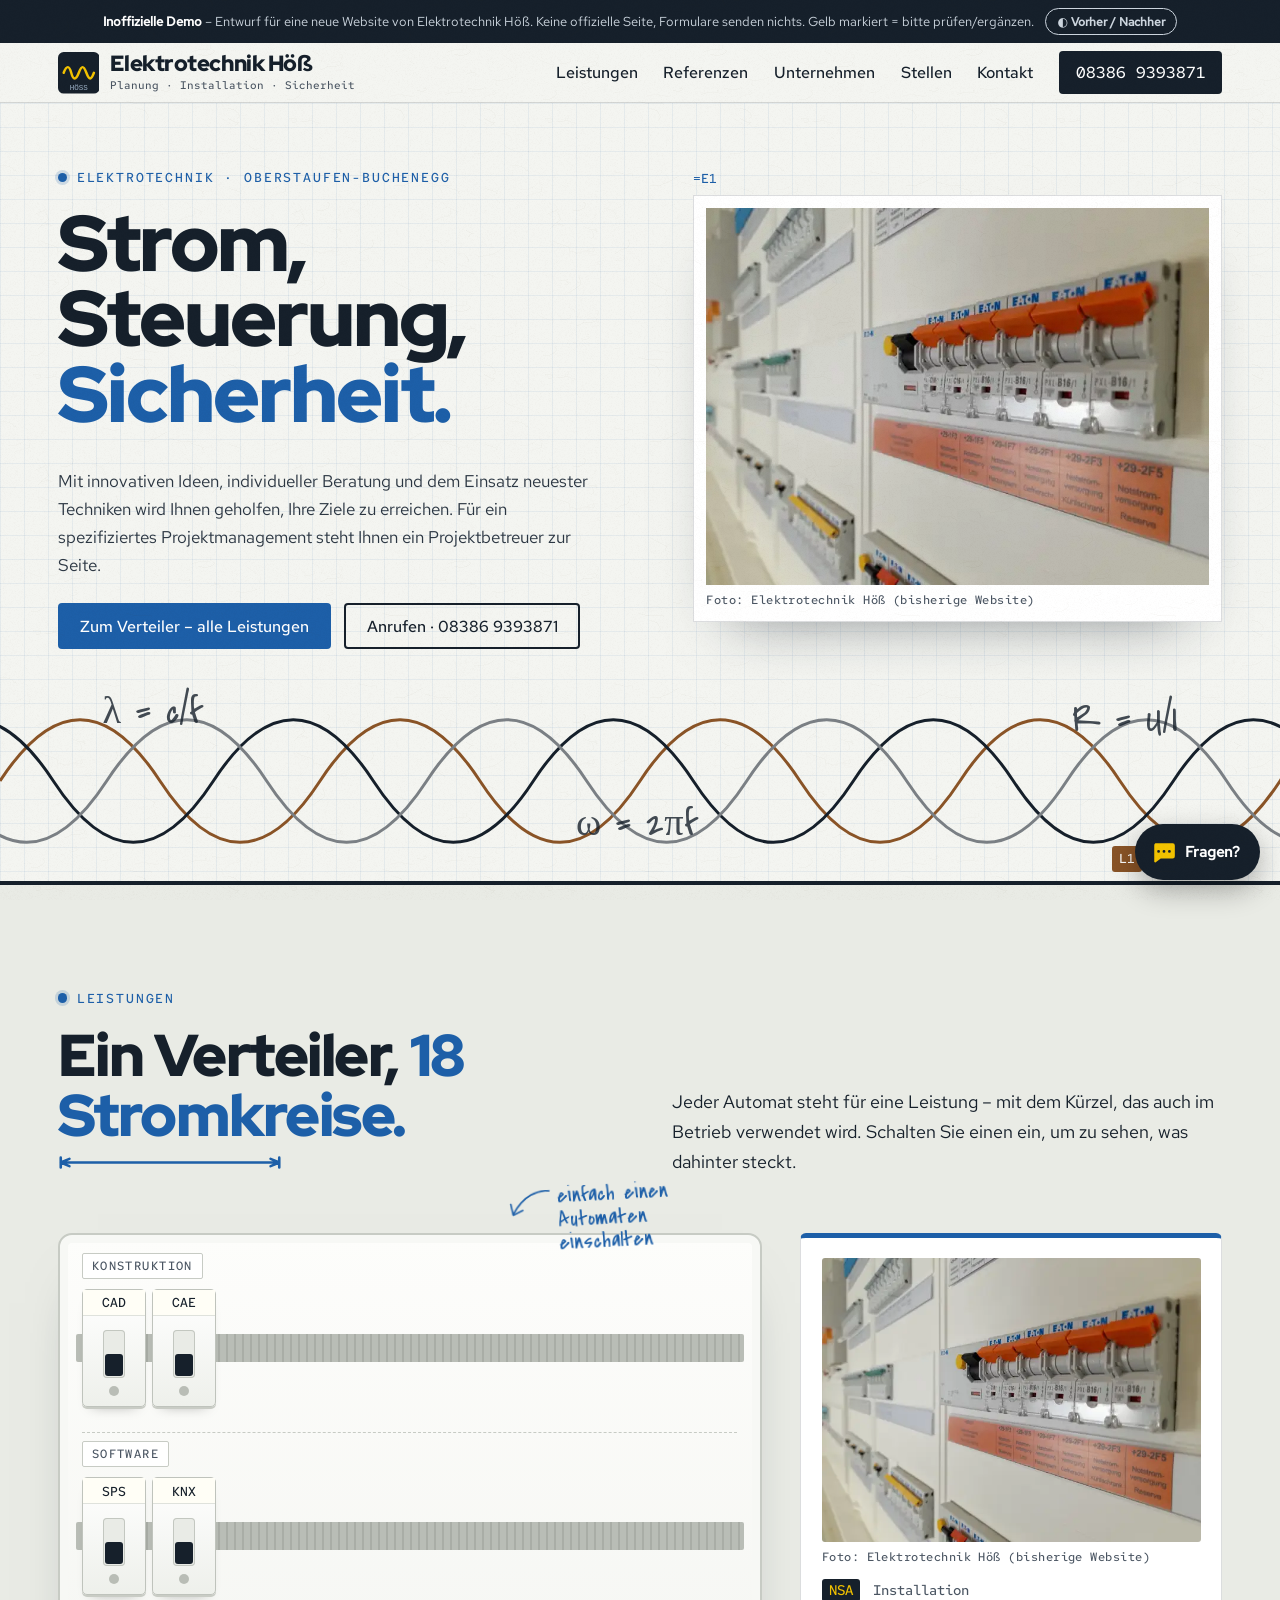
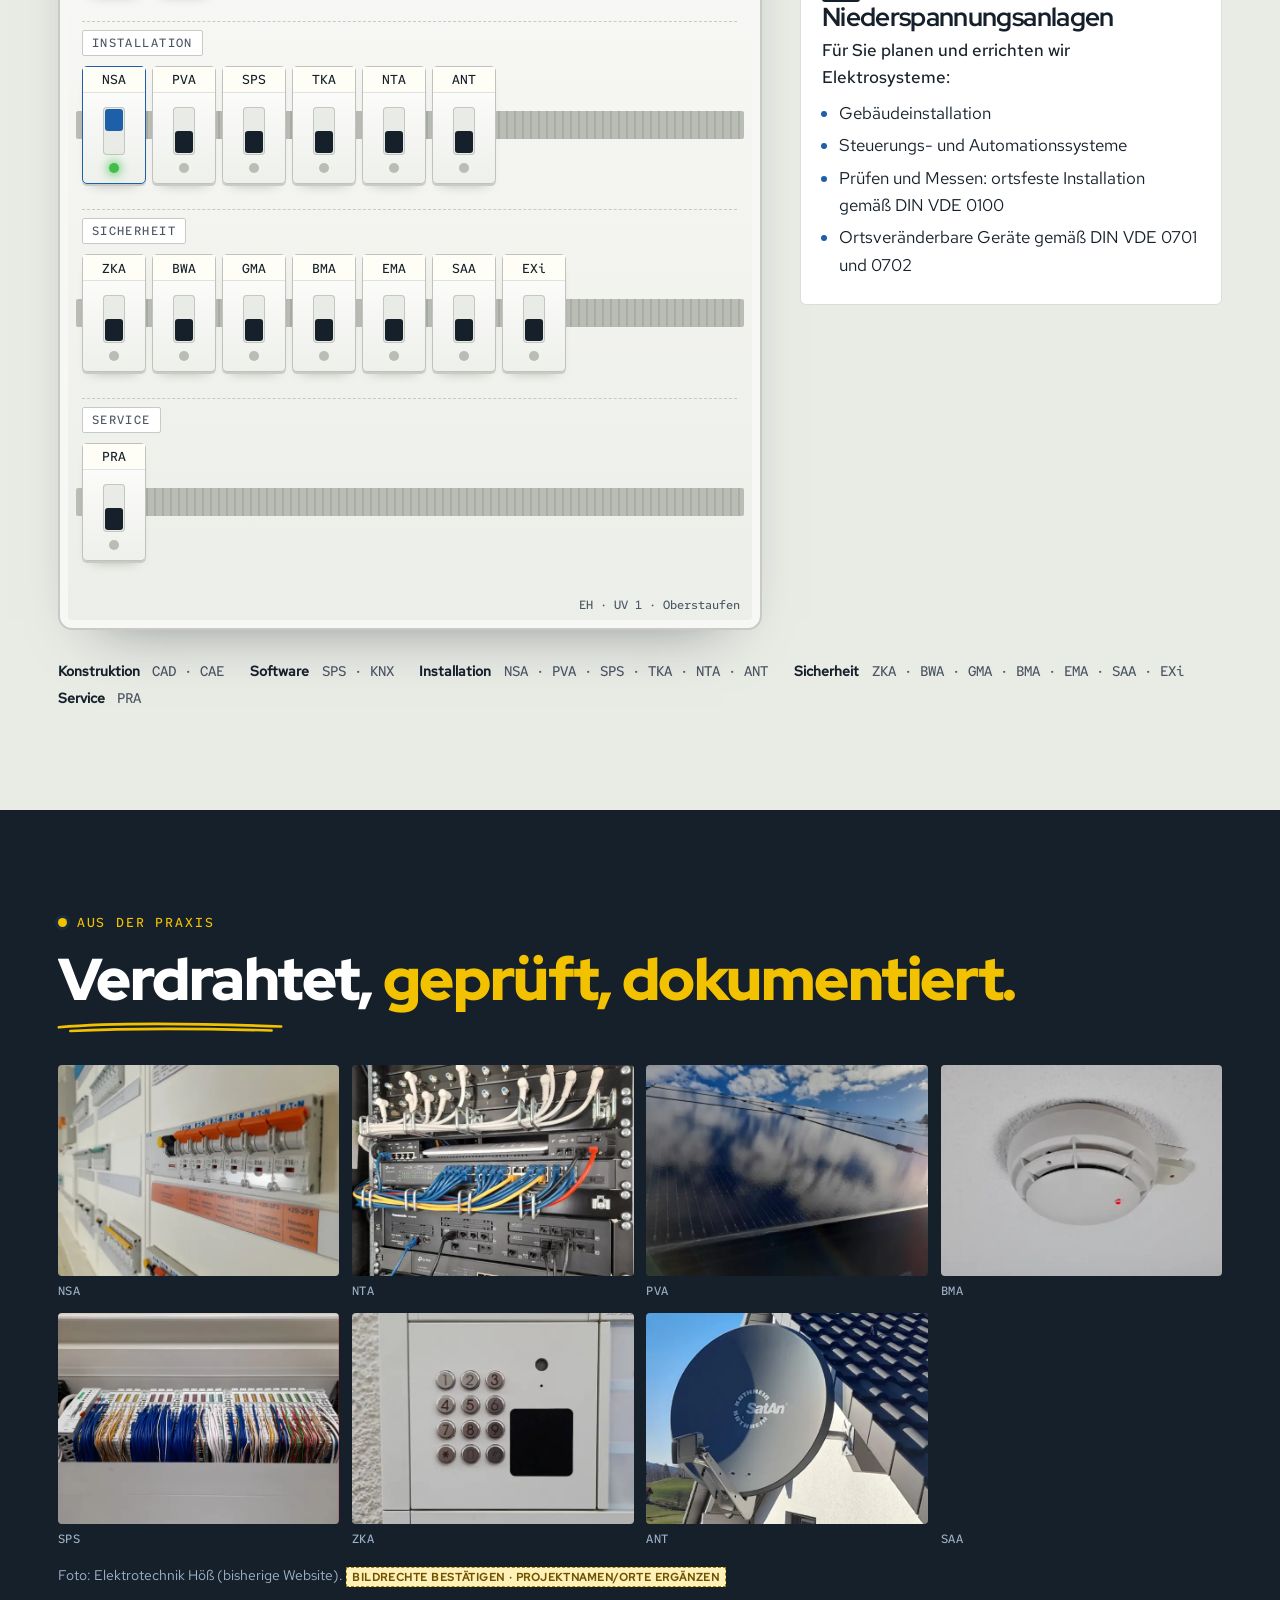
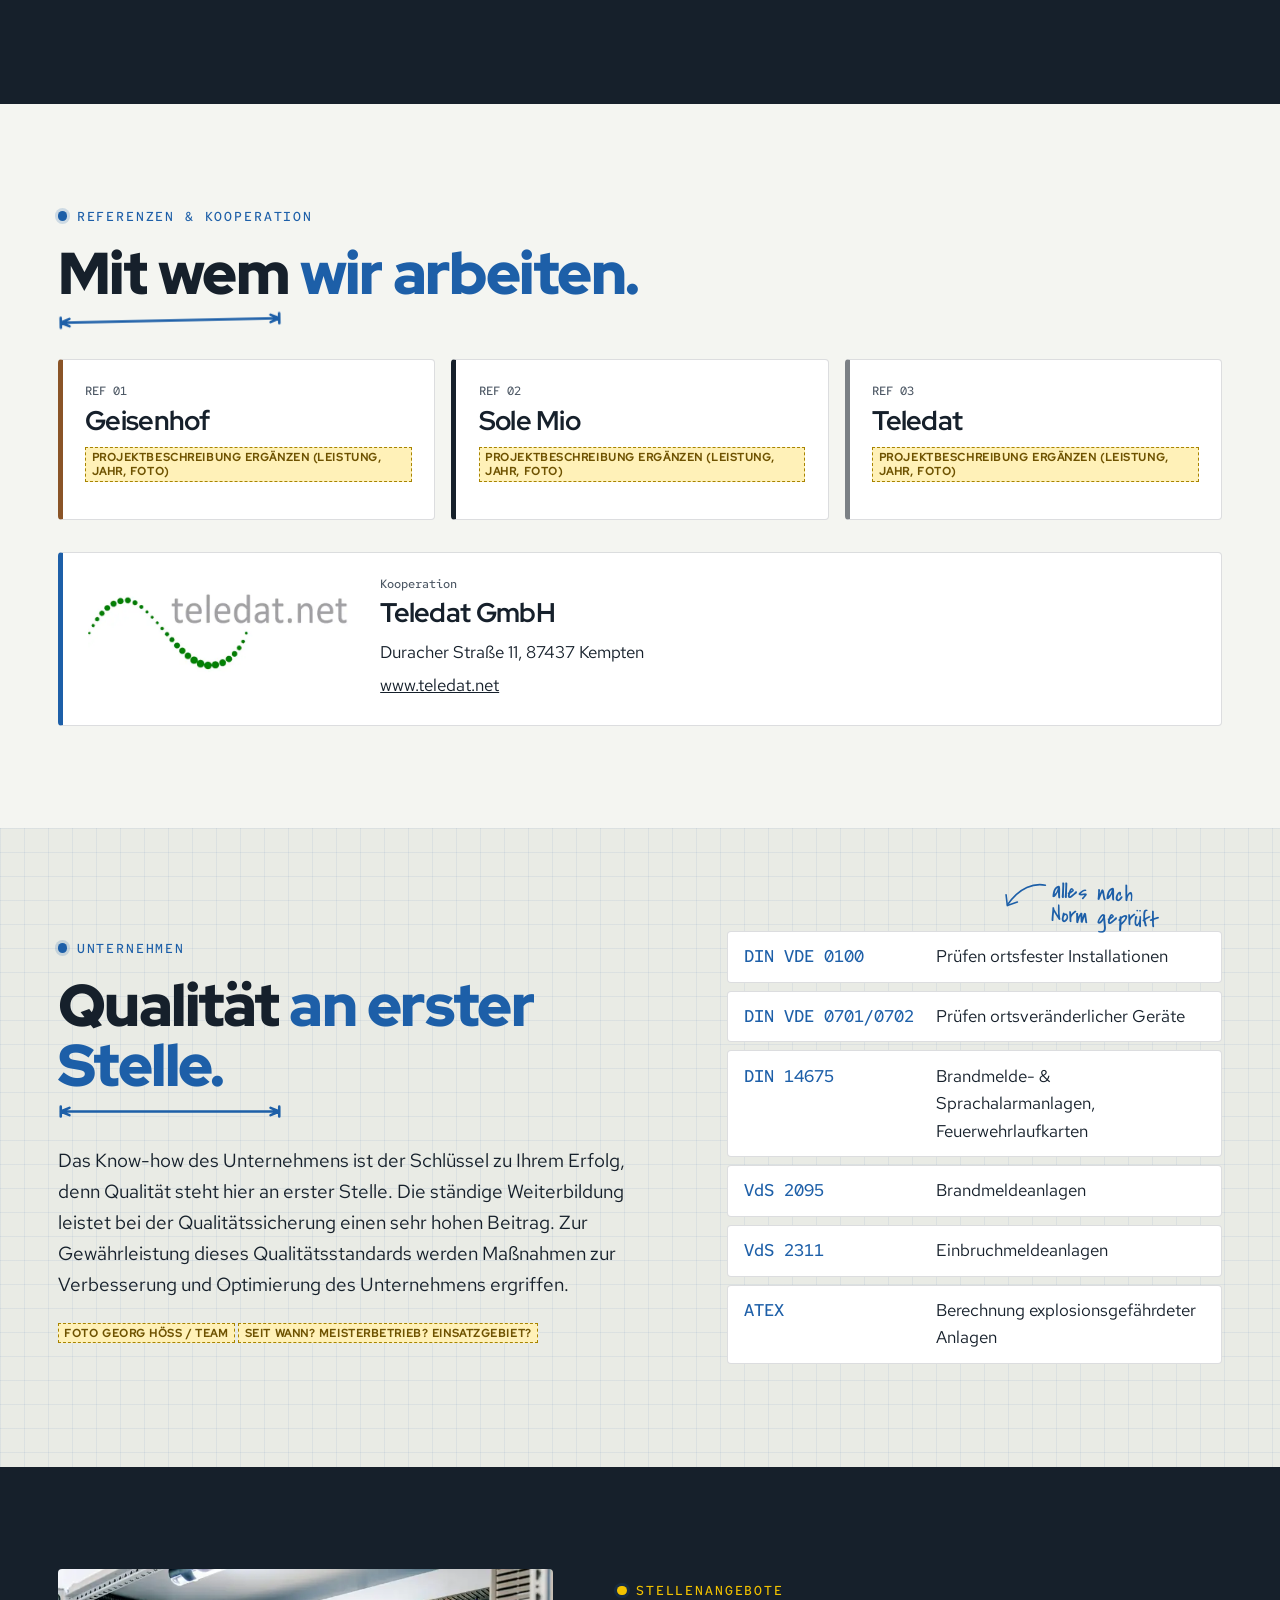
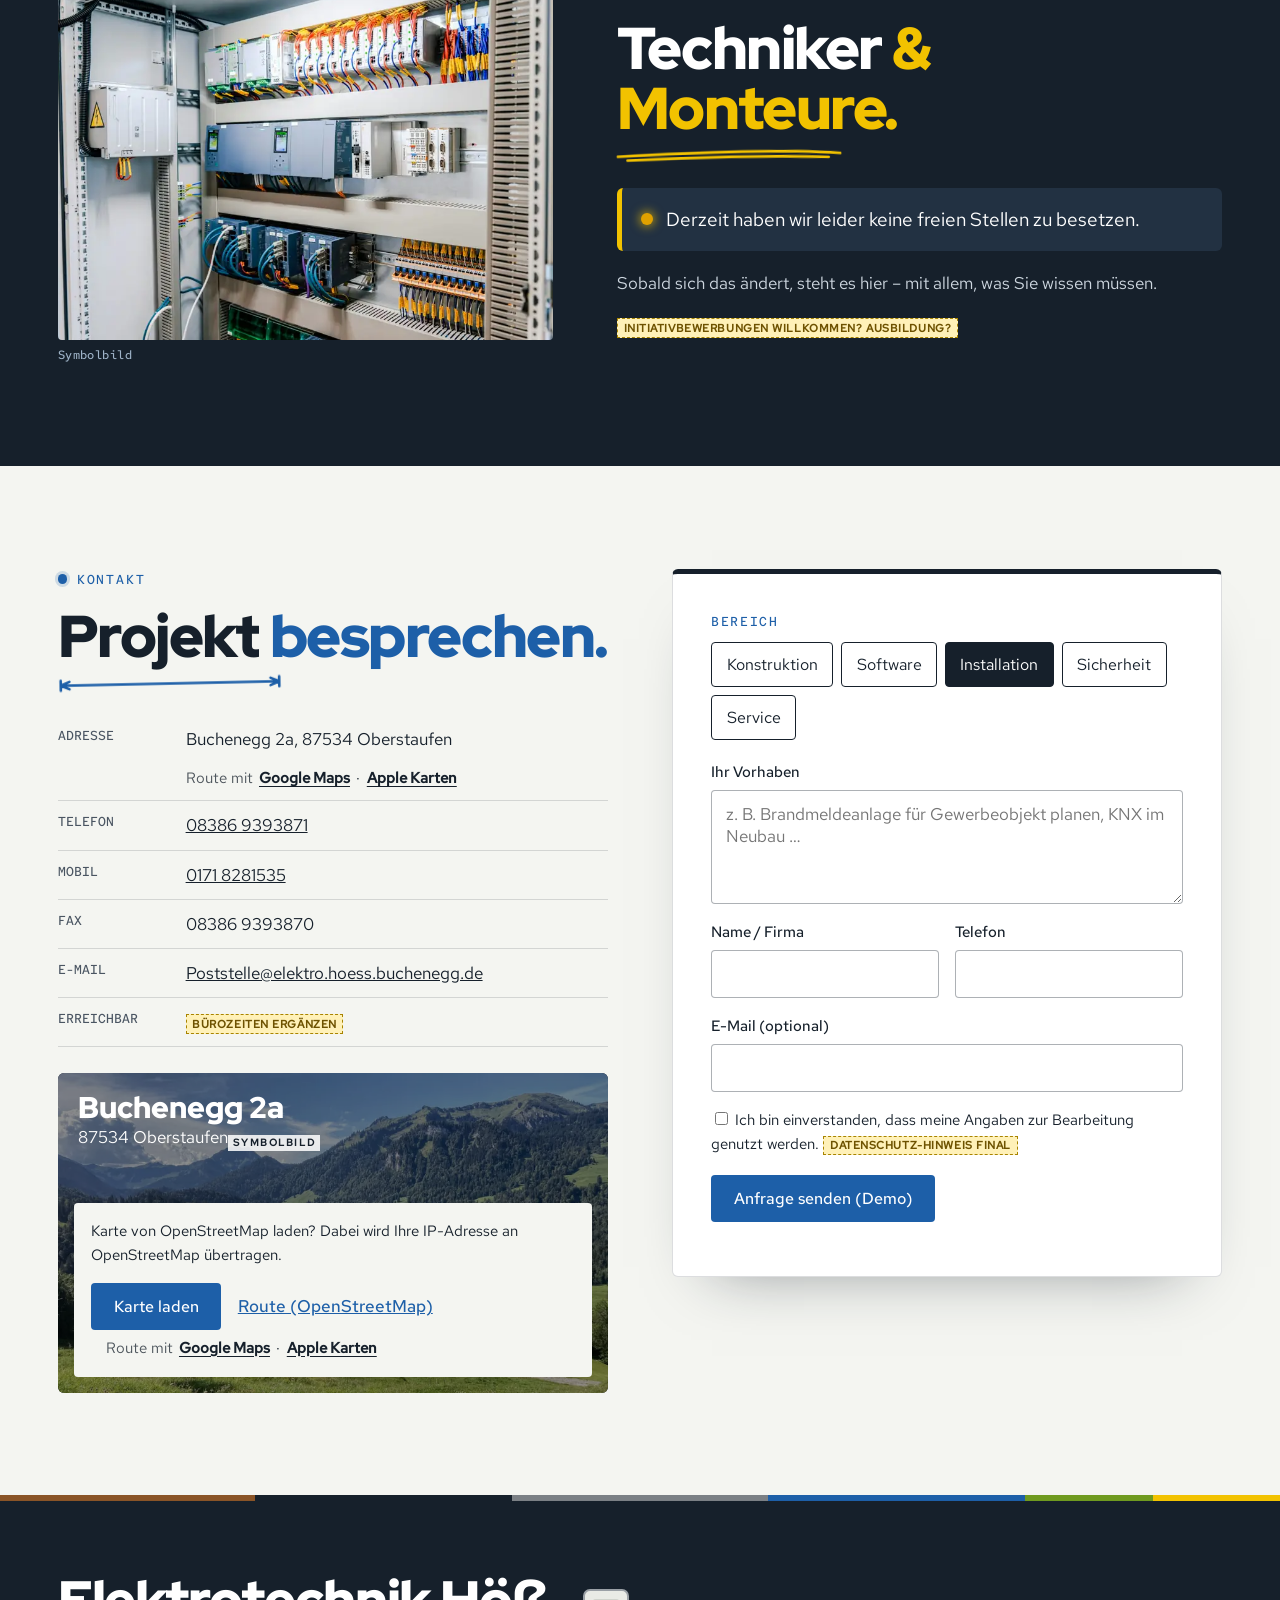
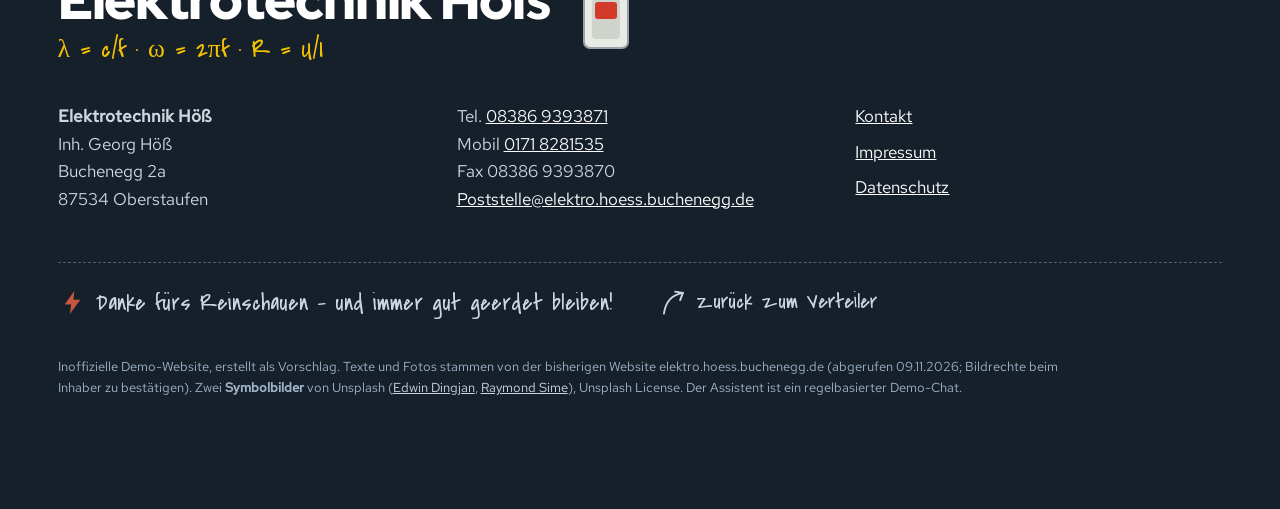
==== commit 9dbcd17c: "Demo-Vorschau" ====
--- a/index.html
+++ b/index.html
@@ -205,7 +205,7 @@
 <script src="js/main.js" defer></script>
 <script src="js/premium.js" defer></script>
 <script src="chatbot/chatbot.js" data-kb="chatbot/kb.json" defer></script>
-<!--liebe--><script type="application/json" id="liebe-cfg">{"underline": [{"sel": ".leistungen h2, .referenzen h2, .unternehmen h2, .kontakt h2", "style": "measure", "color": "#1d5fa8"}, {"sel": ".arbeit h2, .stellen h2", "style": "scribble", "color": "#f2c200"}], "notes": [{"at": ".verteiler", "text": "einfach einen Automaten einschalten", "arrow": "dl", "rot": -3, "m": "inline", "css": {"right": "1rem", "top": "-3.4rem"}}, {"at": ".norms", "text": "alles nach Norm geprüft", "arrow": "dl", "rot": 3, "m": "hide", "css": {"right": "-1rem", "top": "-3rem"}}], "frames": [], "lift": ".g-item, .ref", "squish": ".btn, .brk, .mobile-bar a, .seg span", "burst": {"sel": ".btn, a[href^='tel:'], .mobile-bar a", "shapes": ["bolt", "bolt", "sparkle"], "colors": ["#f2c200", "#1d5fa8", "#8a5427", "#6f9a1f"], "n": 9}, "egg": {"at": ".footer .foot-top", "type": "hauptschalter", "label": "Hauptschalter – einmal umlegen?", "hint": "Hauptschalter", "svg": "<svg width='46' height='60' viewBox='0 0 46 60' aria-hidden='true'><rect x='1' y='1' width='44' height='58' rx='6' fill='#e9ebe6' stroke='#9aa0a6' stroke-width='2'/><rect x='9' y='10' width='28' height='40' rx='4' fill='#cfd3cc'/><rect class='lv-hs' x='12' y='13' width='22' height='17' rx='3' fill='#d23b2a'/><text x='23' y='57' text-anchor='middle' font-family='monospace' font-size='6' fill='#4a5562'>0 / I<\/text><\/svg>", "msg": "Klack – Licht aus! Keine Sorge, nur in der Demo. Bei echten Problemen: 08386 9393871.", "autoclose": 4500, "autocloseM": 3500, "css": {"right": "0", "top": "50%", "marginTop": "-30px"}}, "foot": {"at": ".footer .wrap", "after": ".foot-cols", "text": "Danke fürs Reinschauen – und immer gut geerdet bleiben!", "top": "Zurück zum Verteiler", "shape": "bolt"}, "texture": "paper"}</script><script src="js/liebe.js" defer></script><!--/liebe-->
+<!--liebe--><script type="application/json" id="liebe-cfg">{"underline": [{"sel": ".leistungen h2, .referenzen h2, .unternehmen h2, .kontakt h2", "style": "measure", "color": "#1d5fa8"}, {"sel": ".arbeit h2, .stellen h2", "style": "scribble", "color": "#f2c200"}], "notes": [{"at": ".verteiler", "text": "einfach einen Automaten einschalten", "arrow": "dl", "rot": -3, "m": "inline", "css": {"right": "1rem", "top": "-3.4rem"}}, {"at": ".norms", "text": "alles nach Norm geprüft", "arrow": "dl", "rot": 3, "m": "hide", "css": {"right": "-1rem", "top": "-3rem"}}], "frames": [], "lift": ".g-item, .ref", "squish": ".btn, .brk, .mobile-bar a, .seg span", "burst": {"sel": ".btn, a[href^='tel:'], .mobile-bar a", "shapes": ["bolt", "bolt", "sparkle"], "colors": ["#f2c200", "#1d5fa8", "#8a5427", "#6f9a1f"], "n": 9}, "egg": {"at": ".footer .foot-top", "type": "hauptschalter", "label": "Hauptschalter – einmal umlegen?", "hint": "Hauptschalter", "svg": "<svg width='46' height='60' viewBox='0 0 46 60' aria-hidden='true'><rect x='1' y='1' width='44' height='58' rx='6' fill='#e9ebe6' stroke='#9aa0a6' stroke-width='2'/><rect x='9' y='10' width='28' height='40' rx='4' fill='#cfd3cc'/><rect class='lv-hs' x='12' y='13' width='22' height='17' rx='3' fill='#d23b2a'/><\/svg>", "msg": "Klack – Licht aus! Keine Sorge, nur in der Demo. Bei echten Problemen: 08386 9393871.", "autoclose": 4500, "autocloseM": 3500, "css": {"right": "0", "top": "50%", "marginTop": "-30px"}}, "foot": {"at": ".footer .wrap", "after": ".foot-cols", "text": "Danke fürs Reinschauen – und immer gut geerdet bleiben!", "top": "Zurück zum Verteiler", "shape": "bolt"}, "texture": "paper"}</script><script src="js/liebe.js" defer></script><!--/liebe-->
 <!--plus--><script type="application/json" id="plus-cfg">{"address": "Buchenegg 2a, 87534 Oberstaufen", "routeAt": [".clist > div:first-child dd"], "vorher": {"d": "img/demo/vorher-d.webp", "m": "img/demo/vorher-m.webp", "nd": "img/demo/nachher-d.webp", "nm": "img/demo/nachher-m.webp", "src": "Bisher: Startseite elektro.hoess.buchenegg.de, Bildschirmfoto vom 09.11.2026. Dieser Hinweis ist nur Teil der Demo und verschwindet mit dem Demo-Banner."}}</script><script src="js/plus.js" defer></script><!--/plus-->
 </body>
 </html>
--- a/css/bundle.css
+++ b/css/bundle.css
@@ -263,6 +263,7 @@
   .brks{background:repeating-linear-gradient(180deg,transparent 0 46px,#b5b9b2 46px 74px,transparent 74px 110px) 0 8px/100% 110px;margin:0 -.4rem;padding:8px .4rem}
 }
 @media (max-width:440px){.brand-t small{display:none}}
+.phases .l3{background:#5f6469}
 
 /* css/premium.css */
 /* Premium-Schicht: Intro (Hauptschalter klappt hoch, „Strom an“), Phasen-Anzeige als Kapitel-Anzeige */
